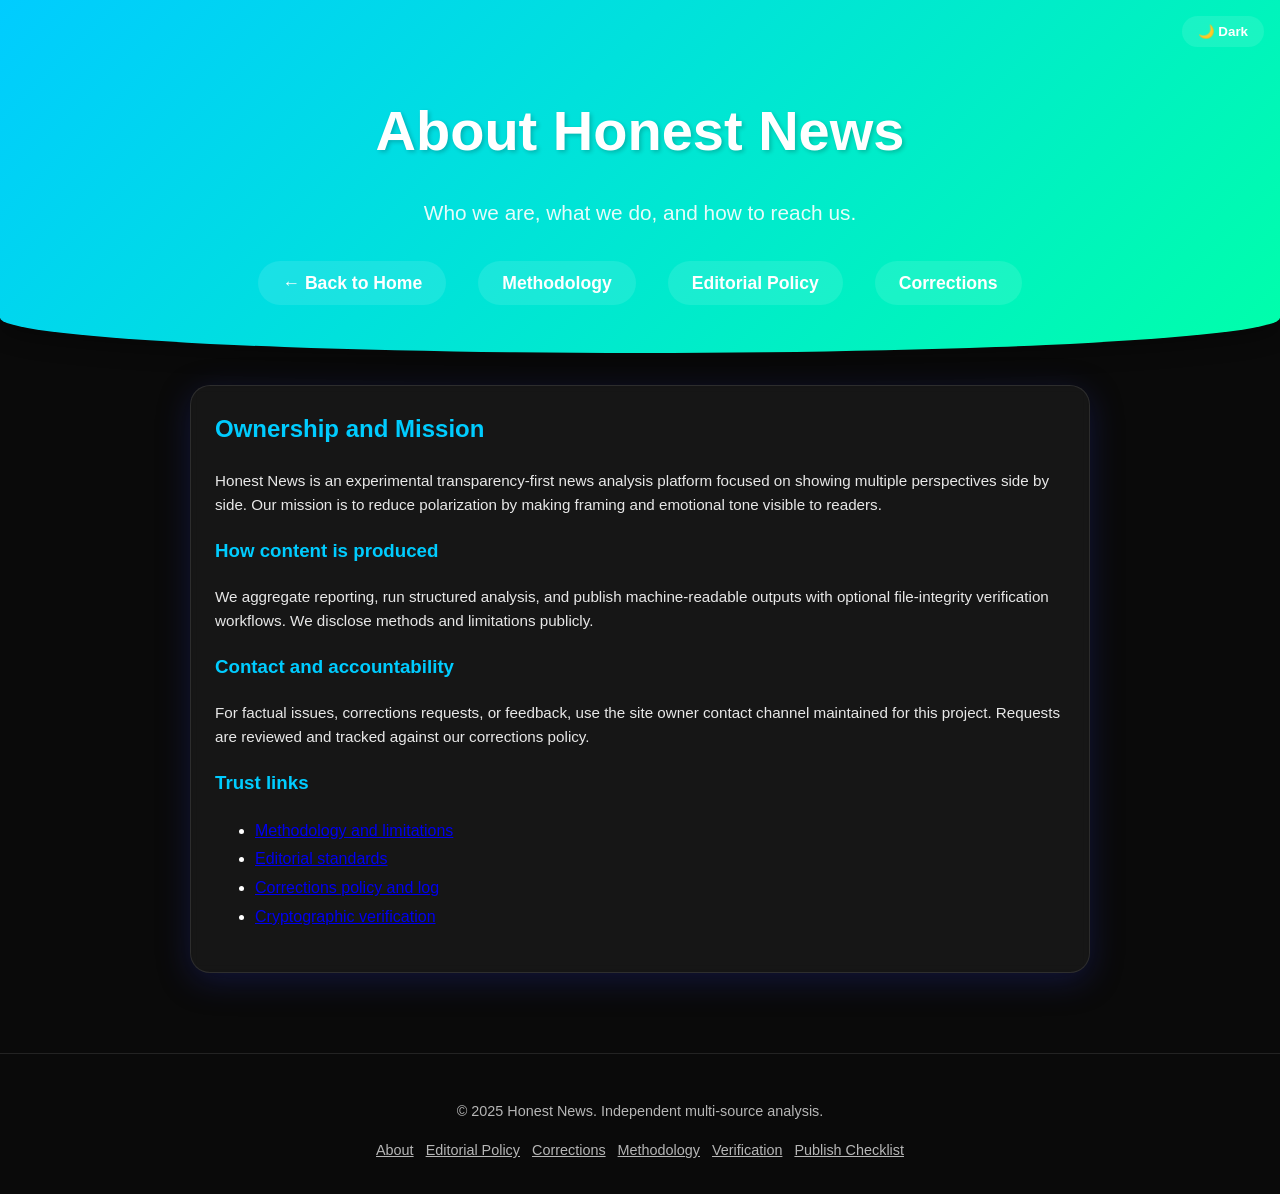
==== about.html @ 9b4d4c1e "Initialize Honest News demo with live-feed UX and trust pages. Adds the complete static frontend, ar" ====
<!DOCTYPE html>
<html lang="en" data-theme="dark">
<head>
  <meta charset="UTF-8">
  <meta name="viewport" content="width=device-width, initial-scale=1.0">
  <title>About • Honest News</title>
  <meta name="description" content="Who is behind Honest News, what we do, and how to contact us for transparency or feedback.">
  <meta name="color-scheme" content="dark light">
  <link rel="stylesheet" href="style.css">
</head>
<body>
  <a href="#main-content" class="skip-link">Skip to content</a>
  <header class="header">
    <div class="header-content">
      <h1>About Honest News</h1>
      <p>Who we are, what we do, and how to reach us.</p>
    </div>
    <ul class="nav">
      <li><a href="index.html">← Back to Home</a></li>
      <li><a href="methodology.html">Methodology</a></li>
      <li><a href="editorial-policy.html">Editorial Policy</a></li>
      <li><a href="corrections.html">Corrections</a></li>
    </ul>
  </header>

  <main class="main" id="main-content">
    <section class="news-card" style="max-width:900px;margin:0 auto;">
      <div class="news-content">
        <h2 style="color:var(--primary-color);margin-top:0;">Ownership and Mission</h2>
        <p class="content-text">Honest News is an experimental transparency-first news analysis platform focused on showing multiple perspectives side by side. Our mission is to reduce polarization by making framing and emotional tone visible to readers.</p>

        <h3 style="color:var(--primary-color);">How content is produced</h3>
        <p class="content-text">We aggregate reporting, run structured analysis, and publish machine-readable outputs with optional file-integrity verification workflows. We disclose methods and limitations publicly.</p>

        <h3 style="color:var(--primary-color);">Contact and accountability</h3>
        <p class="content-text">For factual issues, corrections requests, or feedback, use the site owner contact channel maintained for this project. Requests are reviewed and tracked against our corrections policy.</p>

        <h3 style="color:var(--primary-color);">Trust links</h3>
        <ul style="line-height:1.8;">
          <li><a href="methodology.html">Methodology and limitations</a></li>
          <li><a href="editorial-policy.html">Editorial standards</a></li>
          <li><a href="corrections.html">Corrections policy and log</a></li>
          <li><a href="verify.html">Cryptographic verification</a></li>
        </ul>
      </div>
    </section>
  </main>

  <footer class="footer">
    <p>© 2025 Honest News. Independent multi-source analysis.</p>
    <nav class="footer-links" aria-label="Trust and policy links">
      <a href="about.html">About</a>
      <a href="editorial-policy.html">Editorial Policy</a>
      <a href="corrections.html">Corrections</a>
      <a href="methodology.html">Methodology</a>
      <a href="verify.html">Verification</a>
      <a href="publish-checklist.html">Publish Checklist</a>
    </nav>
  </footer>

  <button class="theme-toggle" id="themeToggle" aria-label="Toggle theme">☀️ Light</button>
  <script src="app.js"></script>
</body>
</html>
---- style.css ----
/* CSS Variables */
:root {
  --primary-color: #00ccff; /* Blue-cyan gradient start */
  --secondary-color: #00ffaa; /* Green-cyan gradient end */
  --dark-bg: #0a0a0a;
  --light-bg: #f5f5f5;
  --text-color: #ffffff;
  --dark-text-color: #0a0a0a;
  --card-bg: rgba(255, 255, 255, 0.1);
  --card-border: rgba(255, 255, 255, 0.1);
  --glass-bg: rgba(255, 255, 255, 0.05);
  --shadow-color: rgba(0, 0, 0, 0.3);
  --ok: #23d18b;
  --bad: #ff6b6b;
}

/* Base */
body {
  background: var(--dark-bg);
  color: var(--text-color);
  font-family: 'Inter', sans-serif;
  line-height: 1.6;
  margin: 0;
  padding: 0;
  overflow-x: hidden;
  transition: background-color 0.3s ease, color 0.3s ease;
}

* {
  box-sizing: border-box;
}

.skip-link {
  position: absolute;
  left: -9999px;
  top: 0.5rem;
  background: #000;
  color: #fff;
  padding: 0.6rem 1rem;
  border-radius: 8px;
  z-index: 2000;
}

.skip-link:focus {
  left: 0.5rem;
}

body[data-theme="light"] {
  background: var(--light-bg);
  color: var(--dark-text-color);
}

/* Header */
.header {
  text-align: center;
  padding: 3rem 1rem;
  background: linear-gradient(135deg, var(--primary-color), var(--secondary-color));
  color: white;
  border-bottom-left-radius: 50% 10%;
  border-bottom-right-radius: 50% 10%;
  box-shadow: 0 10px 20px var(--shadow-color);
}

.header-content {
  max-width: 1200px;
  margin: 0 auto;
}

.header h1 {
  font-size: clamp(2rem, 5vw, 3.5rem);
  font-weight: 900;
  margin-bottom: 0.5rem;
  text-shadow: 2px 2px 4px rgba(0,0,0,0.2);
}

.header p {
  font-size: clamp(1rem, 2vw, 1.3rem);
  opacity: 0.9;
  margin-bottom: 2rem;
}

.header p b {
  font-weight: 800;
}

/* Navigation */
.nav {
  display: flex;
  justify-content: center;
  gap: 2rem;
  flex-wrap: wrap;
  list-style: none;
  padding: 0;
  margin: 1rem 0 0;
}

.nav li {
  margin: 0;
}

.nav a {
  color: white;
  text-decoration: none;
  font-weight: 600;
  font-size: 1.1rem;
  padding: 0.5rem 1.5rem;
  border-radius: 50px;
  background: rgba(255,255,255,0.1);
  transition: all 0.3s ease;
  display: inline-block;
}

.nav a:hover {
  background: rgba(255,255,255,0.2);
  transform: translateY(-2px);
}

a:focus-visible,
button:focus-visible,
input:focus-visible,
.category:focus-visible {
  outline: 2px solid var(--primary-color);
  outline-offset: 2px;
}

/* Theme Toggle */
.theme-toggle {
  position: fixed;
  top: 1rem;
  right: 1rem;
  background: rgba(255,255,255,0.1);
  color: white;
  padding: 0.5rem 1rem;
  border-radius: 50px;
  cursor: pointer;
  transition: all 0.3s ease;
  font-weight: 600;
  border: none;
  z-index: 1000;
}

.theme-toggle:hover {
  background: rgba(255,255,255,0.2);
  transform: translateY(-2px);
}

body[data-theme="light"] .theme-toggle {
  background: rgba(0,0,0,0.1);
  color: var(--dark-text-color);
}

/* Main */
.main {
  max-width: 1200px;
  margin: 0 auto;
  padding: 2rem 1rem;
}

.site-meta {
  max-width: 1000px;
  margin: 0 auto 1rem;
  padding: 0.75rem 1rem;
  border: 1px solid var(--card-border);
  border-radius: 12px;
  background: var(--glass-bg);
  font-size: 0.9rem;
  opacity: 0.95;
}

/* Category Filters */
.category-filters {
  display: flex;
  justify-content: center;
  gap: 1rem;
  margin-bottom: 2rem;
  flex-wrap: wrap;
}

.category {
  background: var(--glass-bg);
  padding: 0.8rem 1.5rem;
  border-radius: 50px;
  cursor: pointer;
  transition: all 0.3s ease;
  backdrop-filter: blur(10px);
  border: 1px solid var(--card-border);
  color: var(--text-color);
  font-weight: 600;
  font-size: 1rem;
  user-select: none;
  appearance: none;
  -webkit-appearance: none;
}

.category:hover {
  background: rgba(255,255,255,0.2);
  transform: translateY(-2px);
}

.category.active {
  background: linear-gradient(135deg, var(--primary-color), var(--secondary-color));
  border-color: transparent;
}

body[data-theme="light"] .category {
  background: rgba(0,0,0,0.05);
  color: var(--dark-text-color);
}

body[data-theme="light"] .category:hover {
  background: rgba(0,0,0,0.1);
}

body[data-theme="light"] .category.active {
  background: linear-gradient(135deg, var(--primary-color), var(--secondary-color));
  color: white;
}

/* News Grid */
.news-grid {
  display: grid;
  grid-template-columns: repeat(auto-fill, minmax(300px, 1fr));
  gap: 2rem;
}

@media (max-width: 768px) {
  .news-grid {
    grid-template-columns: 1fr;
  }
}

/* News Card */
.news-card {
  background: var(--glass-bg);
  border-radius: 20px;
  overflow: hidden;
  box-shadow: 0 8px 32px 0 rgba(31, 38, 135, 0.37);
  backdrop-filter: blur(4px);
  border: 1px solid var(--card-border);
  transition: all 0.3s ease;
}

.news-card:hover {
  transform: translateY(-5px);
  box-shadow: 0 12px 40px 0 rgba(31, 38, 135, 0.5);
}

body[data-theme="light"] .news-card {
  background: rgba(0,0,0,0.05);
  box-shadow: 0 8px 32px rgba(0,0,0,0.1);
}

/* News Header (gradient top) */
.news-header {
  background: linear-gradient(to right, var(--primary-color), var(--secondary-color));
  padding: 1.5rem;
  position: relative;
}

.live-badge {
  position: absolute;
  top: 0.8rem;
  right: 0.8rem;
  background: #ff3b30;
  color: #fff;
  border-radius: 999px;
  padding: 0.2rem 0.6rem;
  font-size: 0.72rem;
  font-weight: 700;
  letter-spacing: 0.06em;
  text-transform: uppercase;
  box-shadow: 0 2px 8px rgba(0, 0, 0, 0.2);
}

.news-title {
  font-size: 1.4rem;
  font-weight: 700;
  color: white;
  margin: 0 0 0.5rem 0;
  line-height: 1.3;
  overflow-wrap: anywhere;
}

.news-subtitle {
  font-size: 1rem;
  color: rgba(255,255,255,0.9);
  font-weight: 500;
  margin: 0;
  overflow-wrap: anywhere;
}

/* Progress Bar */
.progress-bar {
  width: 100%;
  height: 8px;
  background: rgba(0,0,0,0.2);
  margin-top: 1rem;
  border-radius: 4px;
  overflow: hidden;
}

.bar-fill {
  height: 100%;
  background: linear-gradient(to right, #00ff88, #00ccff);
  transition: width 1s ease-in-out;
}

/* News Content */
.news-content {
  padding: 1.5rem;
  color: var(--text-color);
}

body[data-theme="light"] .news-content {
  color: var(--dark-text-color);
}

.content-section {
  margin-bottom: 1.5rem;
}

.content-section:last-child {
  margin-bottom: 0;
}

.section-title {
  font-size: 1.1rem;
  font-weight: 600;
  color: var(--primary-color);
  margin: 0 0 0.5rem 0;
  display: flex;
  align-items: center;
  gap: 0.5rem;
}

body[data-theme="light"] .section-title {
  color: var(--primary-color);
}

.content-text {
  font-size: 0.95rem;
  color: rgba(255,255,255,0.9);
  margin: 0;
  line-height: 1.6;
}

body[data-theme="light"] .content-text {
  color: rgba(0,0,0,0.8);
}

/* Metrics Display */
.metrics-grid {
  display: grid;
  grid-template-columns: repeat(2, 1fr);
  gap: 0.5rem;
  margin-top: 0.5rem;
}

.metric {
  background: rgba(0,204,255,0.1);
  padding: 0.5rem;
  border-radius: 8px;
  text-align: center;
}

.metric-label {
  font-size: 0.75rem;
  opacity: 0.8;
  margin-bottom: 0.25rem;
  text-transform: uppercase;
  letter-spacing: 0.5px;
}

.metric-value {
  font-size: 1.25rem;
  font-weight: 800;
  color: var(--primary-color);
}

/* Tags/Badges */
.badge {
  display: inline-block;
  background: rgba(0,204,255,0.2);
  color: rgba(255,255,255,0.9);
  padding: 0.25rem 0.75rem;
  border-radius: 20px;
  font-size: 0.85rem;
  font-weight: 600;
  margin: 0.25rem 0.25rem 0 0;
  border: 1px solid rgba(255,255,255,0.3);
}

body[data-theme="light"] .badge {
  background: rgba(0,204,255,0.1);
  color: var(--dark-text-color);
  border-color: var(--primary-color);
}

/* Actions */
.actions {
  display: flex;
  gap: 0.5rem;
  margin-top: 1rem;
  flex-wrap: wrap;
}

.btn {
  background: var(--glass-bg);
  border: 1px solid var(--card-border);
  color: var(--text-color);
  padding: 0.5rem 1rem;
  border-radius: 10px;
  cursor: pointer;
  transition: all 0.3s ease;
  text-decoration: none;
  display: inline-block;
  font-weight: 600;
  font-size: 0.9rem;
  min-height: 42px;
}

.btn:hover {
  background: rgba(255,255,255,0.2);
  transform: translateY(-2px);
}

.btn-primary {
  background: linear-gradient(135deg, var(--primary-color), var(--secondary-color));
  border-color: transparent;
  color: white;
}

/* Footer */
.footer {
  text-align: center;
  padding: 2rem 1rem;
  color: rgba(255,255,255,0.7);
  font-size: 0.9rem;
  margin-top: 3rem;
  border-top: 1px solid rgba(255,255,255,0.1);
}

body[data-theme="light"] .footer {
  color: rgba(0,0,0,0.7);
  border-top-color: rgba(0,0,0,0.1);
}

.footer-disclaimer {
  max-width: 800px;
  margin: 1rem auto 0;
  font-size: 0.8rem;
  opacity: 0.8;
  line-height: 1.6;
}

.footer-links {
  display: flex;
  justify-content: center;
  flex-wrap: wrap;
  gap: 0.75rem;
  margin-top: 1rem;
}

.footer-links a {
  color: inherit;
}

/* Benefits */
.benefits {
  text-align: center;
  margin: 1.5rem auto;
}

/* Thoughts Section */
.thoughts-section {
  margin-top: 1rem;
  padding-top: 1rem;
  border-top: 1px solid rgba(255,255,255,0.1);
}

.thought-item {
  padding: 0.5rem 0;
  font-size: 0.9rem;
  opacity: 0.9;
  border-bottom: 1px solid rgba(255,255,255,0.05);
}

.thought-item:last-child {
  border-bottom: none;
}

.thought-item::before {
  content: "💭";
  margin-right: 0.5rem;
}

body[data-theme="light"] .thoughts-section {
  border-top-color: rgba(0,0,0,0.1);
}

body[data-theme="light"] .thought-item {
  border-bottom-color: rgba(0,0,0,0.05);
}

/* Responsive */
@media (max-width: 768px) {
  .header {
    padding: 2rem 1rem;
  }

  .header h1 {
    font-size: 2rem;
  }

  .header p {
    font-size: 1rem;
  }

  .nav {
    gap: 0.5rem;
  }

  .nav a {
    font-size: 0.9rem;
    padding: 0.4rem 1rem;
  }

  .category {
    padding: 0.6rem 1.2rem;
    font-size: 0.9rem;
  }

  .main {
    padding: 1rem;
  }

  .site-meta {
    font-size: 0.85rem;
  }

  .news-title {
    font-size: 1.2rem;
  }

  .metrics-grid {
    grid-template-columns: 1fr;
  }
}

@media (max-width: 480px) {
  .header {
    padding: 1.5rem 1rem;
  }

  .header h1 {
    font-size: 1.5rem;
  }

  .nav a {
    font-size: 0.85rem;
    padding: 0.4rem 0.8rem;
  }

  .category {
    padding: 0.5rem 1rem;
    font-size: 0.85rem;
  }

  .news-header,
  .news-content {
    padding: 1rem;
  }

  .news-title {
    font-size: 1.1rem;
  }

  .theme-toggle {
    top: 0.5rem;
    right: 0.5rem;
    padding: 0.4rem 0.8rem;
    font-size: 0.9rem;
  }

  .btn {
    width: 100%;
    text-align: center;
  }

  .actions {
    flex-direction: column;
  }
}
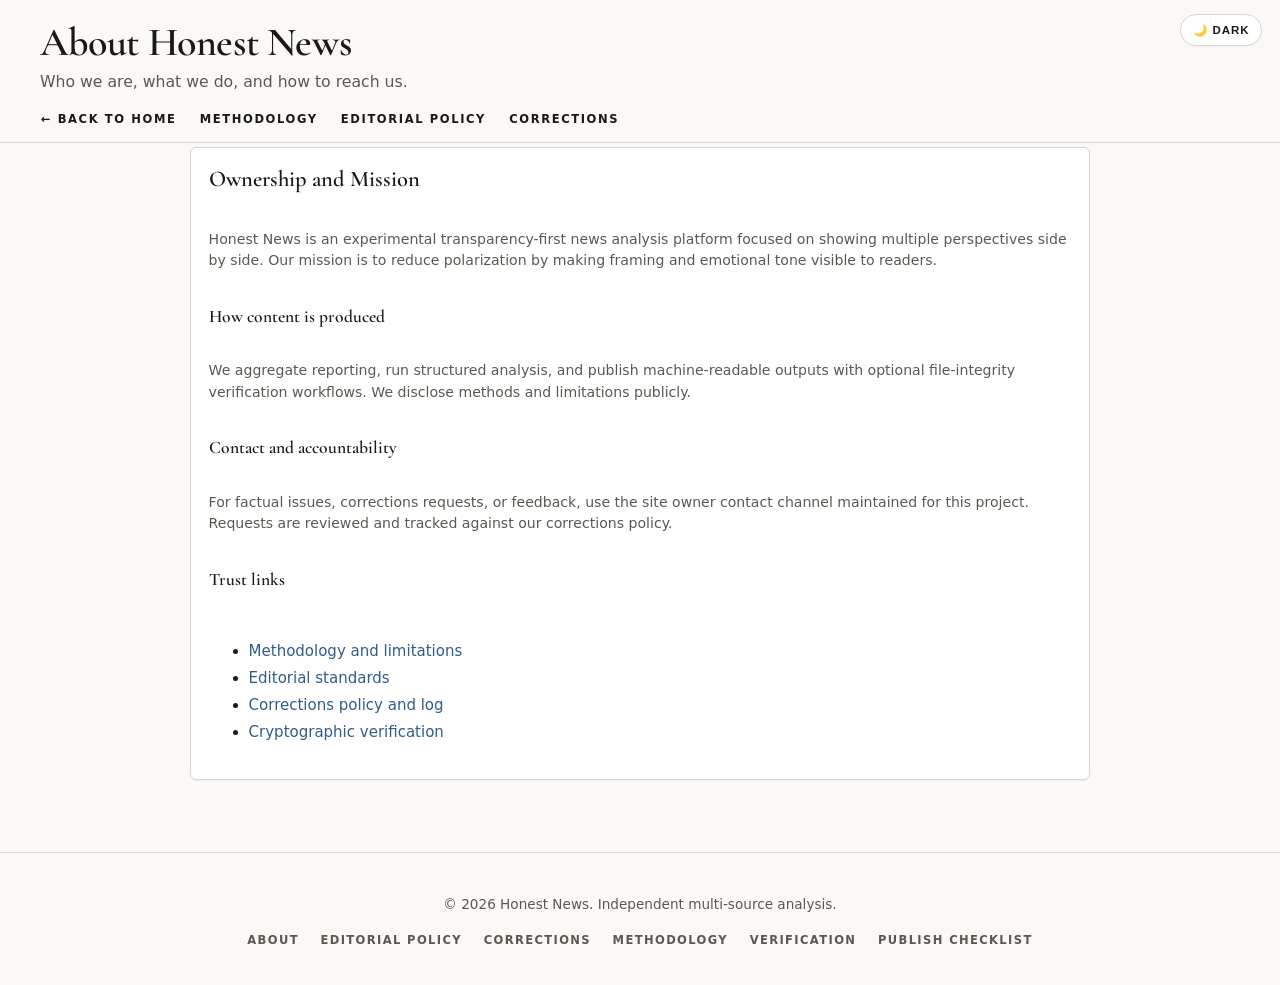
==== commit 0831ed29: "Redesign: enforce light editorial default, dark as opt-in alt - Rebuild style.css around cream/ink/r" ====
--- a/about.html
+++ b/about.html
@@ -1,11 +1,15 @@
 <!DOCTYPE html>
-<html lang="en" data-theme="dark">
+<html lang="en" data-theme="light">
 <head>
   <meta charset="UTF-8">
   <meta name="viewport" content="width=device-width, initial-scale=1.0">
   <title>About • Honest News</title>
   <meta name="description" content="Who is behind Honest News, what we do, and how to contact us for transparency or feedback.">
-  <meta name="color-scheme" content="dark light">
+  <meta name="color-scheme" content="light dark">
+  <meta name="theme-color" content="#faf9f5">
+  <link rel="preconnect" href="https://fonts.googleapis.com">
+  <link rel="preconnect" href="https://fonts.gstatic.com" crossorigin>
+  <link rel="stylesheet" href="https://fonts.googleapis.com/css2?family=Cormorant+Garamond:wght@500;600;700&display=swap">
   <link rel="stylesheet" href="style.css">
 </head>
 <body>
@@ -26,16 +30,16 @@
   <main class="main" id="main-content">
     <section class="news-card" style="max-width:900px;margin:0 auto;">
       <div class="news-content">
-        <h2 style="color:var(--primary-color);margin-top:0;">Ownership and Mission</h2>
+        <h2 style="color:var(--ink);margin-top:0;font-family:var(--serif);font-weight:600;">Ownership and Mission</h2>
         <p class="content-text">Honest News is an experimental transparency-first news analysis platform focused on showing multiple perspectives side by side. Our mission is to reduce polarization by making framing and emotional tone visible to readers.</p>
 
-        <h3 style="color:var(--primary-color);">How content is produced</h3>
+        <h3 style="color:var(--ink);font-family:var(--serif);font-weight:600;">How content is produced</h3>
         <p class="content-text">We aggregate reporting, run structured analysis, and publish machine-readable outputs with optional file-integrity verification workflows. We disclose methods and limitations publicly.</p>
 
-        <h3 style="color:var(--primary-color);">Contact and accountability</h3>
+        <h3 style="color:var(--ink);font-family:var(--serif);font-weight:600;">Contact and accountability</h3>
         <p class="content-text">For factual issues, corrections requests, or feedback, use the site owner contact channel maintained for this project. Requests are reviewed and tracked against our corrections policy.</p>
 
-        <h3 style="color:var(--primary-color);">Trust links</h3>
+        <h3 style="color:var(--ink);font-family:var(--serif);font-weight:600;">Trust links</h3>
         <ul style="line-height:1.8;">
           <li><a href="methodology.html">Methodology and limitations</a></li>
           <li><a href="editorial-policy.html">Editorial standards</a></li>
@@ -47,7 +51,7 @@
   </main>
 
   <footer class="footer">
-    <p>© 2025 Honest News. Independent multi-source analysis.</p>
+    <p>© 2026 Honest News. Independent multi-source analysis.</p>
     <nav class="footer-links" aria-label="Trust and policy links">
       <a href="about.html">About</a>
       <a href="editorial-policy.html">Editorial Policy</a>
@@ -58,7 +62,7 @@
     </nav>
   </footer>
 
-  <button class="theme-toggle" id="themeToggle" aria-label="Toggle theme">☀️ Light</button>
+  <button class="theme-toggle" id="themeToggle" aria-label="Toggle theme" type="button">🌙 Dark</button>
   <script src="app.js"></script>
 </body>
 </html>
--- a/style.css
+++ b/style.css
@@ -1,593 +1,753 @@
-/* CSS Variables */
+/* Honest News — Light editorial newsroom (default). Dark is an opt-in alt theme. */
+
 :root {
-  --primary-color: #00ccff; /* Blue-cyan gradient start */
-  --secondary-color: #00ffaa; /* Green-cyan gradient end */
-  --dark-bg: #0a0a0a;
-  --light-bg: #f5f5f5;
-  --text-color: #ffffff;
-  --dark-text-color: #0a0a0a;
-  --card-bg: rgba(255, 255, 255, 0.1);
-  --card-border: rgba(255, 255, 255, 0.1);
-  --glass-bg: rgba(255, 255, 255, 0.05);
-  --shadow-color: rgba(0, 0, 0, 0.3);
-  --ok: #23d18b;
-  --bad: #ff6b6b;
-}
-
-/* Base */
+  --bg: #faf9f5;
+  --surface: #ffffff;
+  --surface-warm: #f3efe6;
+  --ink: #1a1916;
+  --ink-2: #2c2a26;
+  --muted: #5c5850;
+  --muted-2: #8a867e;
+  --divider: #d8d4cc;
+  --divider-soft: #e6e2d8;
+  --accent-red: #c0392b;
+  --accent-green: #2d7a47;
+  --accent-blue: #2f5d8a;
+  --link: #2f5d8a;
+  --chip-bg: #efebe3;
+  --shadow: 0 1px 2px rgba(26, 25, 22, 0.04);
+  --radius-sm: 6px;
+  --radius-md: 10px;
+  --focus-ring: 2px solid #2f5d8a;
+  --serif: "Cormorant Garamond", "Source Serif Pro", "Georgia", "Times New Roman", serif;
+  --sans: -apple-system, BlinkMacSystemFont, "Inter", "Segoe UI", Roboto, system-ui, sans-serif;
+  --mono: "DM Mono", "SF Mono", Menlo, Consolas, monospace;
+}
+
+/* Dark — only applied when user explicitly toggles */
+[data-theme="dark"] {
+  --bg: #111110;
+  --surface: #1a1a18;
+  --surface-warm: #22201c;
+  --ink: #f2efe8;
+  --ink-2: #e6e2d8;
+  --muted: #a8a298;
+  --muted-2: #7a756b;
+  --divider: #33312d;
+  --divider-soft: #2a2824;
+  --accent-red: #e07063;
+  --accent-green: #6ab884;
+  --accent-blue: #7fa9d4;
+  --link: #9cc0e6;
+  --chip-bg: #242220;
+  --shadow: 0 1px 2px rgba(0, 0, 0, 0.5);
+}
+
+* { box-sizing: border-box; }
+
+html, body { background: var(--bg); }
+
 body {
-  background: var(--dark-bg);
-  color: var(--text-color);
-  font-family: 'Inter', sans-serif;
-  line-height: 1.6;
   margin: 0;
   padding: 0;
-  overflow-x: hidden;
-  transition: background-color 0.3s ease, color 0.3s ease;
-}
-
-* {
-  box-sizing: border-box;
-}
-
+  font-family: var(--sans);
+  color: var(--ink);
+  line-height: 1.55;
+  -webkit-font-smoothing: antialiased;
+  -moz-osx-font-smoothing: grayscale;
+  font-size: 15px;
+}
+
+a { color: var(--link); text-decoration: none; }
+a:hover { text-decoration: underline; }
+
+/* Focus + skip link */
 .skip-link {
   position: absolute;
   left: -9999px;
   top: 0.5rem;
-  background: #000;
+  z-index: 3000;
+  border-radius: 6px;
   color: #fff;
-  padding: 0.6rem 1rem;
-  border-radius: 8px;
-  z-index: 2000;
-}
-
-.skip-link:focus {
-  left: 0.5rem;
-}
-
-body[data-theme="light"] {
-  background: var(--light-bg);
-  color: var(--dark-text-color);
-}
-
-/* Header */
-.header {
-  text-align: center;
-  padding: 3rem 1rem;
-  background: linear-gradient(135deg, var(--primary-color), var(--secondary-color));
-  color: white;
-  border-bottom-left-radius: 50% 10%;
-  border-bottom-right-radius: 50% 10%;
-  box-shadow: 0 10px 20px var(--shadow-color);
-}
-
-.header-content {
-  max-width: 1200px;
-  margin: 0 auto;
-}
-
-.header h1 {
-  font-size: clamp(2rem, 5vw, 3.5rem);
-  font-weight: 900;
-  margin-bottom: 0.5rem;
-  text-shadow: 2px 2px 4px rgba(0,0,0,0.2);
-}
-
-.header p {
-  font-size: clamp(1rem, 2vw, 1.3rem);
-  opacity: 0.9;
-  margin-bottom: 2rem;
-}
-
-.header p b {
-  font-weight: 800;
-}
-
-/* Navigation */
-.nav {
-  display: flex;
-  justify-content: center;
-  gap: 2rem;
-  flex-wrap: wrap;
-  list-style: none;
-  padding: 0;
-  margin: 1rem 0 0;
-}
-
-.nav li {
-  margin: 0;
-}
-
-.nav a {
-  color: white;
-  text-decoration: none;
-  font-weight: 600;
-  font-size: 1.1rem;
-  padding: 0.5rem 1.5rem;
-  border-radius: 50px;
-  background: rgba(255,255,255,0.1);
-  transition: all 0.3s ease;
-  display: inline-block;
-}
-
-.nav a:hover {
-  background: rgba(255,255,255,0.2);
-  transform: translateY(-2px);
-}
+  background: var(--ink);
+  padding: 0.55rem 0.9rem;
+  font-size: 0.85rem;
+}
+.skip-link:focus { left: 0.75rem; }
 
 a:focus-visible,
 button:focus-visible,
 input:focus-visible,
 .category:focus-visible {
-  outline: 2px solid var(--primary-color);
+  outline: var(--focus-ring);
   outline-offset: 2px;
 }
 
-/* Theme Toggle */
-.theme-toggle {
-  position: fixed;
-  top: 1rem;
-  right: 1rem;
-  background: rgba(255,255,255,0.1);
-  color: white;
-  padding: 0.5rem 1rem;
-  border-radius: 50px;
-  cursor: pointer;
-  transition: all 0.3s ease;
+/* =========================================================
+   HEADER
+   ========================================================= */
+
+.header {
+  background: var(--bg);
+  border-bottom: 1px solid var(--divider);
+  padding: 0.65rem 1.25rem 0;
+}
+
+.top-strip {
+  max-width: 1200px;
+  margin: 0 auto;
+  display: flex;
+  gap: 0.55rem;
+  align-items: center;
+  justify-content: center;
+  font-size: 0.68rem;
+  letter-spacing: 0.14em;
+  text-transform: uppercase;
+  color: var(--muted);
+  padding: 0.35rem 0 0.4rem;
+}
+
+.top-strip .strip-live {
+  color: var(--accent-red);
+  font-weight: 700;
+}
+
+.masthead {
+  max-width: 1200px;
+  margin: 0 auto;
+  display: grid;
+  grid-template-columns: 1fr auto 1fr;
+  align-items: center;
+  padding: 0.35rem 0 0.25rem;
+}
+
+.masthead-left {
+  display: flex;
+  align-items: center;
+  gap: 1.35rem;
+}
+
+.masthead h1 {
+  margin: 0;
+  font-family: var(--serif);
   font-weight: 600;
-  border: none;
-  z-index: 1000;
-}
-
-.theme-toggle:hover {
-  background: rgba(255,255,255,0.2);
-  transform: translateY(-2px);
-}
-
-body[data-theme="light"] .theme-toggle {
-  background: rgba(0,0,0,0.1);
-  color: var(--dark-text-color);
-}
-
-/* Main */
+  font-size: clamp(1.75rem, 3.8vw, 2.35rem);
+  line-height: 1;
+  color: var(--ink);
+  letter-spacing: -0.01em;
+  text-align: center;
+}
+
+.masthead-right {
+  justify-self: end;
+  color: var(--accent-green);
+  font-size: 0.72rem;
+  font-weight: 700;
+  letter-spacing: 0.12em;
+  text-transform: uppercase;
+  display: inline-flex;
+  align-items: center;
+  gap: 0.35rem;
+}
+
+.masthead-right::before {
+  content: "✓";
+  font-size: 0.85rem;
+  font-weight: 800;
+}
+
+/* Secondary page header (info / policy pages) */
+.header-content {
+  max-width: 1200px;
+  margin: 0.6rem auto 0.8rem;
+  text-align: left;
+}
+.header-content h1,
+.header h1 {
+  margin: 0 0 0.35rem;
+  font-family: var(--serif);
+  font-weight: 600;
+  font-size: clamp(1.9rem, 3.8vw, 2.5rem);
+  line-height: 1.1;
+  color: var(--ink);
+  letter-spacing: -0.01em;
+}
+.header-content p,
+.header p {
+  margin: 0 0 0.45rem;
+  max-width: 760px;
+  font-size: 0.98rem;
+  color: var(--muted);
+}
+
+/* Secondary nav used on info pages (back link row) */
+.header > .nav {
+  max-width: 1200px;
+  margin: 0.25rem auto 0.75rem;
+}
+
+/* Primary navigation — text with red underline on active */
+.nav {
+  list-style: none;
+  margin: 0;
+  padding: 0;
+  display: flex;
+  gap: 1.35rem;
+  align-items: center;
+}
+
+.nav a {
+  color: var(--ink);
+  font-size: 0.72rem;
+  font-weight: 700;
+  letter-spacing: 0.14em;
+  text-transform: uppercase;
+  padding: 0.3rem 0.05rem;
+  border-bottom: 2px solid transparent;
+  text-decoration: none;
+  transition: border-color 0.15s ease;
+}
+
+.nav a:hover { border-bottom-color: var(--divider); text-decoration: none; }
+.nav a.active,
+.nav a[aria-current="page"] {
+  border-bottom-color: var(--accent-red);
+}
+
+/* =========================================================
+   MAIN
+   ========================================================= */
+
 .main {
   max-width: 1200px;
   margin: 0 auto;
-  padding: 2rem 1rem;
-}
-
-.site-meta {
-  max-width: 1000px;
-  margin: 0 auto 1rem;
-  padding: 0.75rem 1rem;
-  border: 1px solid var(--card-border);
-  border-radius: 12px;
-  background: var(--glass-bg);
-  font-size: 0.9rem;
-  opacity: 0.95;
-}
-
-/* Category Filters */
+  padding: 0.25rem 1.25rem 2rem;
+}
+
+/* Category bar — thin row under header */
 .category-filters {
   display: flex;
-  justify-content: center;
-  gap: 1rem;
-  margin-bottom: 2rem;
+  gap: 1.15rem;
+  align-items: center;
   flex-wrap: wrap;
+  padding: 0.85rem 0 0.9rem;
+  border-bottom: 1px solid var(--divider);
+  margin-bottom: 1.35rem;
 }
 
 .category {
-  background: var(--glass-bg);
-  padding: 0.8rem 1.5rem;
-  border-radius: 50px;
+  appearance: none;
+  background: transparent;
+  border: 0;
+  padding: 0.25rem 0.1rem;
+  margin: 0;
+  color: var(--muted);
+  font-family: var(--sans);
+  font-size: 0.72rem;
+  font-weight: 700;
+  letter-spacing: 0.14em;
+  text-transform: uppercase;
   cursor: pointer;
-  transition: all 0.3s ease;
-  backdrop-filter: blur(10px);
-  border: 1px solid var(--card-border);
-  color: var(--text-color);
-  font-weight: 600;
-  font-size: 1rem;
-  user-select: none;
-  appearance: none;
-  -webkit-appearance: none;
-}
-
-.category:hover {
-  background: rgba(255,255,255,0.2);
-  transform: translateY(-2px);
-}
+  border-bottom: 2px solid transparent;
+  transition: color 0.15s ease, border-color 0.15s ease;
+}
+
+.category:hover { color: var(--ink); }
 
 .category.active {
-  background: linear-gradient(135deg, var(--primary-color), var(--secondary-color));
-  border-color: transparent;
-}
-
-body[data-theme="light"] .category {
-  background: rgba(0,0,0,0.05);
-  color: var(--dark-text-color);
-}
-
-body[data-theme="light"] .category:hover {
-  background: rgba(0,0,0,0.1);
-}
-
-body[data-theme="light"] .category.active {
-  background: linear-gradient(135deg, var(--primary-color), var(--secondary-color));
-  color: white;
-}
-
-/* News Grid */
+  color: var(--ink);
+  border-bottom-color: var(--accent-red);
+}
+
+/* Transparency strip */
+.site-meta {
+  display: block;
+  padding: 0.7rem 0.9rem;
+  border: 1px solid var(--divider);
+  background: var(--surface);
+  border-radius: var(--radius-sm);
+  color: var(--muted);
+  font-size: 0.82rem;
+  margin-bottom: 1.1rem;
+}
+.site-meta strong { color: var(--ink); font-weight: 700; }
+
+/* Intro helper line */
+.benefits {
+  margin: 0 0 1.2rem !important;
+  padding: 0.65rem 0.9rem;
+  border: 1px solid var(--divider-soft);
+  background: var(--surface);
+  border-radius: var(--radius-sm);
+}
+.benefits p {
+  margin: 0;
+  color: var(--muted) !important;
+  font-size: 0.88rem !important;
+  opacity: 1 !important;
+  text-align: center;
+}
+
+/* =========================================================
+   ARTICLE CARDS (editorial grid)
+   ========================================================= */
+
 .news-grid {
   display: grid;
-  grid-template-columns: repeat(auto-fill, minmax(300px, 1fr));
-  gap: 2rem;
-}
-
-@media (max-width: 768px) {
-  .news-grid {
-    grid-template-columns: 1fr;
-  }
-}
-
-/* News Card */
+  grid-template-columns: repeat(auto-fill, minmax(320px, 1fr));
+  gap: 1.5rem 1.75rem;
+}
+
 .news-card {
-  background: var(--glass-bg);
-  border-radius: 20px;
+  background: var(--surface);
+  border: 1px solid var(--divider);
+  border-radius: var(--radius-sm);
+  display: flex;
+  flex-direction: column;
   overflow: hidden;
-  box-shadow: 0 8px 32px 0 rgba(31, 38, 135, 0.37);
-  backdrop-filter: blur(4px);
-  border: 1px solid var(--card-border);
-  transition: all 0.3s ease;
+  box-shadow: var(--shadow);
+  transition: border-color 0.15s ease, transform 0.15s ease;
 }
 
 .news-card:hover {
-  transform: translateY(-5px);
-  box-shadow: 0 12px 40px 0 rgba(31, 38, 135, 0.5);
-}
-
-body[data-theme="light"] .news-card {
-  background: rgba(0,0,0,0.05);
-  box-shadow: 0 8px 32px rgba(0,0,0,0.1);
-}
-
-/* News Header (gradient top) */
+  border-color: #bfb9ac;
+}
+
 .news-header {
-  background: linear-gradient(to right, var(--primary-color), var(--secondary-color));
-  padding: 1.5rem;
+  padding: 1rem 1.1rem 0.85rem;
   position: relative;
+  border-bottom: 1px solid var(--divider-soft);
+}
+
+.news-header .section-title {
+  color: var(--accent-red);
+  font-size: 0.68rem;
+  font-weight: 800;
+  letter-spacing: 0.14em;
+  text-transform: uppercase;
+  margin: 0 0 0.5rem;
+}
+
+.news-title {
+  font-family: var(--serif);
+  font-weight: 600;
+  font-size: 1.2rem;
+  line-height: 1.25;
+  margin: 0 0 0.5rem;
+  color: var(--ink);
+  overflow-wrap: anywhere;
+  padding-right: 3rem;
+}
+
+.news-subtitle {
+  margin: 0;
+  font-size: 0.9rem;
+  color: var(--muted);
+  line-height: 1.5;
+}
+
+.progress-bar {
+  margin-top: 0.75rem;
+  width: 100%;
+  height: 3px;
+  border-radius: 999px;
+  background: var(--divider-soft);
+  overflow: hidden;
+}
+.bar-fill {
+  height: 100%;
+  background: linear-gradient(90deg, var(--accent-green), #6bae82);
+  transition: width 0.8s ease-in-out;
 }
 
 .live-badge {
   position: absolute;
-  top: 0.8rem;
-  right: 0.8rem;
-  background: #ff3b30;
+  top: 0.85rem;
+  right: 0.85rem;
+  background: var(--accent-red);
   color: #fff;
+  font-size: 0.62rem;
+  font-weight: 800;
+  letter-spacing: 0.12em;
+  text-transform: uppercase;
+  padding: 0.18rem 0.5rem;
   border-radius: 999px;
-  padding: 0.2rem 0.6rem;
-  font-size: 0.72rem;
-  font-weight: 700;
-  letter-spacing: 0.06em;
-  text-transform: uppercase;
-  box-shadow: 0 2px 8px rgba(0, 0, 0, 0.2);
-}
-
-.news-title {
-  font-size: 1.4rem;
-  font-weight: 700;
-  color: white;
-  margin: 0 0 0.5rem 0;
-  line-height: 1.3;
-  overflow-wrap: anywhere;
-}
-
-.news-subtitle {
-  font-size: 1rem;
-  color: rgba(255,255,255,0.9);
-  font-weight: 500;
+}
+
+.news-content {
+  padding: 0.9rem 1.1rem 1.1rem;
+  display: flex;
+  flex-direction: column;
+  gap: 0.8rem;
+  flex: 1;
+}
+
+.content-section { margin: 0; }
+.section-title {
+  font-size: 0.66rem;
+  font-weight: 800;
+  letter-spacing: 0.14em;
+  text-transform: uppercase;
+  color: var(--muted-2);
+  margin: 0 0 0.3rem;
+}
+.content-text {
   margin: 0;
-  overflow-wrap: anywhere;
-}
-
-/* Progress Bar */
-.progress-bar {
-  width: 100%;
-  height: 8px;
-  background: rgba(0,0,0,0.2);
-  margin-top: 1rem;
-  border-radius: 4px;
-  overflow: hidden;
-}
-
-.bar-fill {
-  height: 100%;
-  background: linear-gradient(to right, #00ff88, #00ccff);
-  transition: width 1s ease-in-out;
-}
-
-/* News Content */
-.news-content {
-  padding: 1.5rem;
-  color: var(--text-color);
-}
-
-body[data-theme="light"] .news-content {
-  color: var(--dark-text-color);
-}
-
-.content-section {
-  margin-bottom: 1.5rem;
-}
-
-.content-section:last-child {
-  margin-bottom: 0;
-}
-
-.section-title {
-  font-size: 1.1rem;
-  font-weight: 600;
-  color: var(--primary-color);
-  margin: 0 0 0.5rem 0;
-  display: flex;
-  align-items: center;
-  gap: 0.5rem;
-}
-
-body[data-theme="light"] .section-title {
-  color: var(--primary-color);
-}
-
-.content-text {
-  font-size: 0.95rem;
-  color: rgba(255,255,255,0.9);
-  margin: 0;
-  line-height: 1.6;
-}
-
-body[data-theme="light"] .content-text {
-  color: rgba(0,0,0,0.8);
-}
-
-/* Metrics Display */
+  font-size: 0.88rem;
+  color: var(--muted);
+  line-height: 1.55;
+}
+
 .metrics-grid {
   display: grid;
-  grid-template-columns: repeat(2, 1fr);
-  gap: 0.5rem;
-  margin-top: 0.5rem;
-}
-
+  grid-template-columns: repeat(2, minmax(0, 1fr));
+  gap: 0.45rem;
+}
 .metric {
-  background: rgba(0,204,255,0.1);
-  padding: 0.5rem;
-  border-radius: 8px;
-  text-align: center;
-}
-
+  padding: 0.5rem 0.6rem;
+  border: 1px solid var(--divider-soft);
+  border-radius: var(--radius-sm);
+  background: var(--bg);
+}
 .metric-label {
-  font-size: 0.75rem;
-  opacity: 0.8;
-  margin-bottom: 0.25rem;
-  text-transform: uppercase;
-  letter-spacing: 0.5px;
-}
-
+  font-size: 0.6rem;
+  font-weight: 700;
+  letter-spacing: 0.1em;
+  text-transform: uppercase;
+  color: var(--muted-2);
+  margin-bottom: 0.2rem;
+}
 .metric-value {
-  font-size: 1.25rem;
-  font-weight: 800;
-  color: var(--primary-color);
-}
-
-/* Tags/Badges */
+  font-size: 1rem;
+  font-weight: 700;
+  color: var(--ink);
+}
+
 .badge {
   display: inline-block;
-  background: rgba(0,204,255,0.2);
-  color: rgba(255,255,255,0.9);
-  padding: 0.25rem 0.75rem;
-  border-radius: 20px;
+  border: 1px solid var(--divider);
+  background: var(--chip-bg);
+  color: var(--ink-2);
+  padding: 0.18rem 0.55rem;
+  margin: 0.2rem 0.2rem 0 0;
+  border-radius: 999px;
+  font-size: 0.72rem;
+  font-weight: 600;
+}
+
+.thoughts-section {
+  border-top: 1px solid var(--divider-soft);
+  padding-top: 0.55rem;
+}
+.thought-item {
+  margin: 0;
   font-size: 0.85rem;
-  font-weight: 600;
-  margin: 0.25rem 0.25rem 0 0;
-  border: 1px solid rgba(255,255,255,0.3);
-}
-
-body[data-theme="light"] .badge {
-  background: rgba(0,204,255,0.1);
-  color: var(--dark-text-color);
-  border-color: var(--primary-color);
-}
-
-/* Actions */
-.actions {
-  display: flex;
-  gap: 0.5rem;
-  margin-top: 1rem;
-  flex-wrap: wrap;
-}
+  color: var(--muted);
+  padding: 0.2rem 0;
+}
+.thought-item::before { content: "• "; color: var(--muted-2); }
+
+.actions { display: flex; gap: 0.5rem; flex-wrap: wrap; margin-top: auto; }
 
 .btn {
-  background: var(--glass-bg);
-  border: 1px solid var(--card-border);
-  color: var(--text-color);
-  padding: 0.5rem 1rem;
-  border-radius: 10px;
+  display: inline-flex;
+  align-items: center;
+  justify-content: center;
+  min-height: 38px;
+  padding: 0.5rem 0.95rem;
+  border-radius: var(--radius-sm);
+  border: 1px solid var(--divider);
+  background: var(--surface);
+  color: var(--ink);
+  font-family: var(--sans);
+  font-size: 0.78rem;
+  font-weight: 700;
+  letter-spacing: 0.06em;
+  text-transform: uppercase;
   cursor: pointer;
-  transition: all 0.3s ease;
   text-decoration: none;
-  display: inline-block;
-  font-weight: 600;
-  font-size: 0.9rem;
-  min-height: 42px;
-}
-
-.btn:hover {
-  background: rgba(255,255,255,0.2);
-  transform: translateY(-2px);
-}
+  transition: background 0.15s ease, border-color 0.15s ease, color 0.15s ease;
+}
+.btn:hover { background: var(--chip-bg); border-color: #bfb9ac; text-decoration: none; }
 
 .btn-primary {
-  background: linear-gradient(135deg, var(--primary-color), var(--secondary-color));
-  border-color: transparent;
-  color: white;
-}
-
-/* Footer */
+  background: var(--ink);
+  color: #fff;
+  border-color: var(--ink);
+}
+.btn-primary:hover { background: #000; border-color: #000; color: #fff; }
+
+/* =========================================================
+   FOOTER
+   ========================================================= */
+
 .footer {
+  margin-top: 2.5rem;
+  padding: 1.75rem 1.25rem 2rem;
   text-align: center;
-  padding: 2rem 1rem;
-  color: rgba(255,255,255,0.7);
-  font-size: 0.9rem;
-  margin-top: 3rem;
-  border-top: 1px solid rgba(255,255,255,0.1);
-}
-
-body[data-theme="light"] .footer {
-  color: rgba(0,0,0,0.7);
-  border-top-color: rgba(0,0,0,0.1);
-}
-
+  color: var(--muted);
+  font-size: 0.85rem;
+  border-top: 1px solid var(--divider);
+  background: var(--bg);
+}
 .footer-disclaimer {
-  max-width: 800px;
-  margin: 1rem auto 0;
+  max-width: 820px;
+  margin: 0.6rem auto 0;
   font-size: 0.8rem;
-  opacity: 0.8;
   line-height: 1.6;
-}
-
+  color: var(--muted);
+}
 .footer-links {
   display: flex;
+  flex-wrap: wrap;
   justify-content: center;
-  flex-wrap: wrap;
-  gap: 0.75rem;
-  margin-top: 1rem;
-}
-
+  gap: 1.25rem;
+  margin-top: 0.9rem;
+}
 .footer-links a {
-  color: inherit;
-}
-
-/* Benefits */
-.benefits {
-  text-align: center;
-  margin: 1.5rem auto;
-}
-
-/* Thoughts Section */
-.thoughts-section {
-  margin-top: 1rem;
-  padding-top: 1rem;
-  border-top: 1px solid rgba(255,255,255,0.1);
-}
-
-.thought-item {
-  padding: 0.5rem 0;
+  color: var(--muted);
+  font-size: 0.72rem;
+  font-weight: 700;
+  letter-spacing: 0.12em;
+  text-transform: uppercase;
+  text-decoration: none;
+  padding: 0.15rem 0.05rem;
+  border-bottom: 1px solid transparent;
+}
+.footer-links a:hover { color: var(--ink); border-bottom-color: var(--divider); text-decoration: none; }
+
+/* =========================================================
+   THEME TOGGLE (small pill in top-right)
+   ========================================================= */
+
+.theme-toggle {
+  position: fixed;
+  top: 0.85rem;
+  right: 1.1rem;
+  z-index: 1400;
+  min-height: 32px;
+  padding: 0.3rem 0.75rem;
+  font-size: 0.72rem;
+  font-weight: 700;
+  letter-spacing: 0.08em;
+  text-transform: uppercase;
+  color: var(--ink);
+  background: var(--surface);
+  border: 1px solid var(--divider);
+  border-radius: 999px;
+  cursor: pointer;
+  box-shadow: var(--shadow);
+}
+.theme-toggle:hover { background: var(--chip-bg); }
+
+/* =========================================================
+   MODALS
+   ========================================================= */
+
+.modal-overlay {
+  position: fixed;
+  inset: 0;
+  background: rgba(26, 25, 22, 0.35);
+  backdrop-filter: blur(2px);
+  z-index: 2400;
+  padding: 2.2rem 1rem;
+  overflow-y: auto;
+}
+
+.modal-shell {
+  max-width: 980px;
+  margin: 0 auto;
+  background: var(--bg);
+  color: var(--ink);
+  border: 1px solid var(--divider);
+  border-radius: 10px;
+  box-shadow: 0 30px 80px rgba(26, 25, 22, 0.22);
+  position: relative;
+}
+
+.analysis-shell { max-width: 1040px; }
+
+.modal-close {
+  position: absolute;
+  top: 0.85rem;
+  right: 0.85rem;
+  width: 32px;
+  height: 32px;
+  border-radius: 999px;
+  border: 1px solid var(--divider);
+  background: var(--surface);
+  color: var(--muted);
+  font-size: 1.1rem;
+  cursor: pointer;
+}
+.modal-close:hover { color: var(--ink); border-color: #bfb9ac; }
+
+.modal-body { padding: 2rem 2rem 1.6rem; }
+
+.modal-tag {
+  font-size: 0.68rem;
+  letter-spacing: 0.14em;
+  text-transform: uppercase;
+  color: var(--accent-red);
+  font-weight: 800;
+}
+
+.modal-title {
+  margin: 0.3rem 0 0.5rem;
+  font-family: var(--serif);
+  font-weight: 600;
+  font-size: clamp(1.9rem, 4vw, 2.6rem);
+  line-height: 1.1;
+  color: var(--ink);
+}
+
+.modal-meta {
+  margin: 0 0 1.2rem;
+  font-size: 0.82rem;
+  color: var(--muted);
+  letter-spacing: 0.04em;
+}
+
+.modal-content p {
+  margin: 0 0 0.9rem;
+  font-size: 1rem;
+  line-height: 1.7;
+  color: var(--ink-2);
+}
+.modal-content p:last-child { margin-bottom: 0; }
+
+.modal-actions { margin-top: 1.25rem; }
+
+.analysis-stats {
+  display: grid;
+  grid-template-columns: repeat(4, minmax(0, 1fr));
+  gap: 1rem;
+  margin: 0.75rem 0 1.4rem;
+  padding: 0.5rem 0 1.1rem;
+  border-bottom: 1px solid var(--divider);
+}
+.analysis-stats .metric {
+  background: transparent;
+  border: 0;
+  padding: 0;
+}
+.analysis-stats .metric-label {
+  font-size: 0.62rem;
+  color: var(--muted-2);
+  letter-spacing: 0.14em;
+  margin-bottom: 0.35rem;
+}
+.analysis-stats .metric-value {
+  color: var(--ink);
+  font-size: 1rem;
+  font-weight: 700;
+}
+.analysis-stats .metric-value small {
+  display: block;
+  margin-top: 0.2rem;
+  font-size: 0.68rem;
+  font-weight: 500;
+  color: var(--muted);
+  letter-spacing: 0.02em;
+  text-transform: none;
+}
+
+.analysis-bar-wrap { margin-top: 0.5rem; }
+.analysis-bar-wrap h4 {
+  margin: 0 0 0.6rem;
+  color: var(--muted-2);
+  font-size: 0.68rem;
+  font-weight: 800;
+  letter-spacing: 0.16em;
+  text-transform: uppercase;
+}
+.analysis-bar {
+  height: 4px;
+  border-radius: 999px;
+  background: linear-gradient(90deg, #5c98c5, #d8d4cc 50%, var(--accent-red));
+  position: relative;
+}
+.analysis-marker {
+  position: absolute;
+  top: 50%;
+  width: 12px;
+  height: 12px;
+  border-radius: 50%;
+  border: 2px solid var(--ink);
+  background: var(--bg);
+  transform: translate(-50%, -50%);
+}
+.analysis-bar-labels {
+  margin-top: 0.45rem;
+  display: flex;
+  justify-content: space-between;
+  font-size: 0.66rem;
+  color: var(--muted);
+  letter-spacing: 0.12em;
+  text-transform: uppercase;
+}
+
+.source-compare {
+  margin-top: 1.4rem;
+  display: grid;
+  grid-template-columns: repeat(3, minmax(0, 1fr));
+  gap: 0.8rem;
+}
+.source-card {
+  border: 1px solid var(--divider);
+  background: var(--surface);
+  padding: 0.9rem 0.95rem;
+  border-radius: var(--radius-sm);
+}
+.source-card h5 {
+  margin: 0 0 0.35rem;
   font-size: 0.9rem;
-  opacity: 0.9;
-  border-bottom: 1px solid rgba(255,255,255,0.05);
-}
-
-.thought-item:last-child {
-  border-bottom: none;
-}
-
-.thought-item::before {
-  content: "💭";
-  margin-right: 0.5rem;
-}
-
-body[data-theme="light"] .thoughts-section {
-  border-top-color: rgba(0,0,0,0.1);
-}
-
-body[data-theme="light"] .thought-item {
-  border-bottom-color: rgba(0,0,0,0.05);
-}
-
-/* Responsive */
+  font-weight: 700;
+  color: var(--ink);
+}
+.source-card p {
+  margin: 0 0 0.7rem;
+  color: var(--muted);
+  font-size: 0.82rem;
+  line-height: 1.5;
+}
+.source-card .btn {
+  min-height: 32px;
+  font-size: 0.68rem;
+  padding: 0.35rem 0.7rem;
+}
+
+/* =========================================================
+   RESPONSIVE
+   ========================================================= */
+
+@media (max-width: 900px) {
+  .masthead { grid-template-columns: 1fr; gap: 0.55rem; text-align: center; }
+  .masthead-left, .masthead-right { justify-self: center; }
+  .masthead h1 { text-align: center; }
+  .nav { justify-content: center; gap: 1rem; }
+  .theme-toggle { top: auto; bottom: 0.9rem; right: 0.9rem; }
+}
+
 @media (max-width: 768px) {
-  .header {
-    padding: 2rem 1rem;
-  }
-
-  .header h1 {
-    font-size: 2rem;
-  }
-
-  .header p {
-    font-size: 1rem;
-  }
-
-  .nav {
-    gap: 0.5rem;
-  }
-
-  .nav a {
-    font-size: 0.9rem;
-    padding: 0.4rem 1rem;
-  }
-
-  .category {
-    padding: 0.6rem 1.2rem;
-    font-size: 0.9rem;
-  }
-
-  .main {
-    padding: 1rem;
-  }
-
-  .site-meta {
-    font-size: 0.85rem;
-  }
-
-  .news-title {
-    font-size: 1.2rem;
-  }
-
-  .metrics-grid {
-    grid-template-columns: 1fr;
-  }
+  body { font-size: 14.5px; }
+  .top-strip { flex-wrap: wrap; }
+  .main { padding: 0.25rem 0.9rem 1.75rem; }
+  .news-grid { grid-template-columns: 1fr; gap: 1.15rem; }
+  .metrics-grid { grid-template-columns: 1fr; }
+  .nav a, .category { font-size: 0.68rem; letter-spacing: 0.12em; }
+  .nav { gap: 0.8rem; }
+  .category-filters { gap: 0.85rem; }
+  .modal-body { padding: 1.35rem 1.1rem 1.1rem; }
+  .analysis-stats { grid-template-columns: repeat(2, minmax(0, 1fr)); gap: 0.85rem; }
+  .source-compare { grid-template-columns: 1fr; }
 }
 
 @media (max-width: 480px) {
-  .header {
-    padding: 1.5rem 1rem;
-  }
-
-  .header h1 {
-    font-size: 1.5rem;
-  }
-
-  .nav a {
-    font-size: 0.85rem;
-    padding: 0.4rem 0.8rem;
-  }
-
-  .category {
-    padding: 0.5rem 1rem;
-    font-size: 0.85rem;
-  }
-
-  .news-header,
-  .news-content {
-    padding: 1rem;
-  }
-
-  .news-title {
-    font-size: 1.1rem;
-  }
-
-  .theme-toggle {
-    top: 0.5rem;
-    right: 0.5rem;
-    padding: 0.4rem 0.8rem;
-    font-size: 0.9rem;
-  }
-
-  .btn {
-    width: 100%;
-    text-align: center;
-  }
-
-  .actions {
-    flex-direction: column;
-  }
-}
+  .masthead h1 { font-size: 1.85rem; }
+  .news-title { font-size: 1.1rem; }
+  .news-subtitle { font-size: 0.86rem; }
+  .actions { flex-direction: column; }
+  .btn { width: 100%; text-align: center; }
+  .analysis-stats { grid-template-columns: 1fr 1fr; }
+}
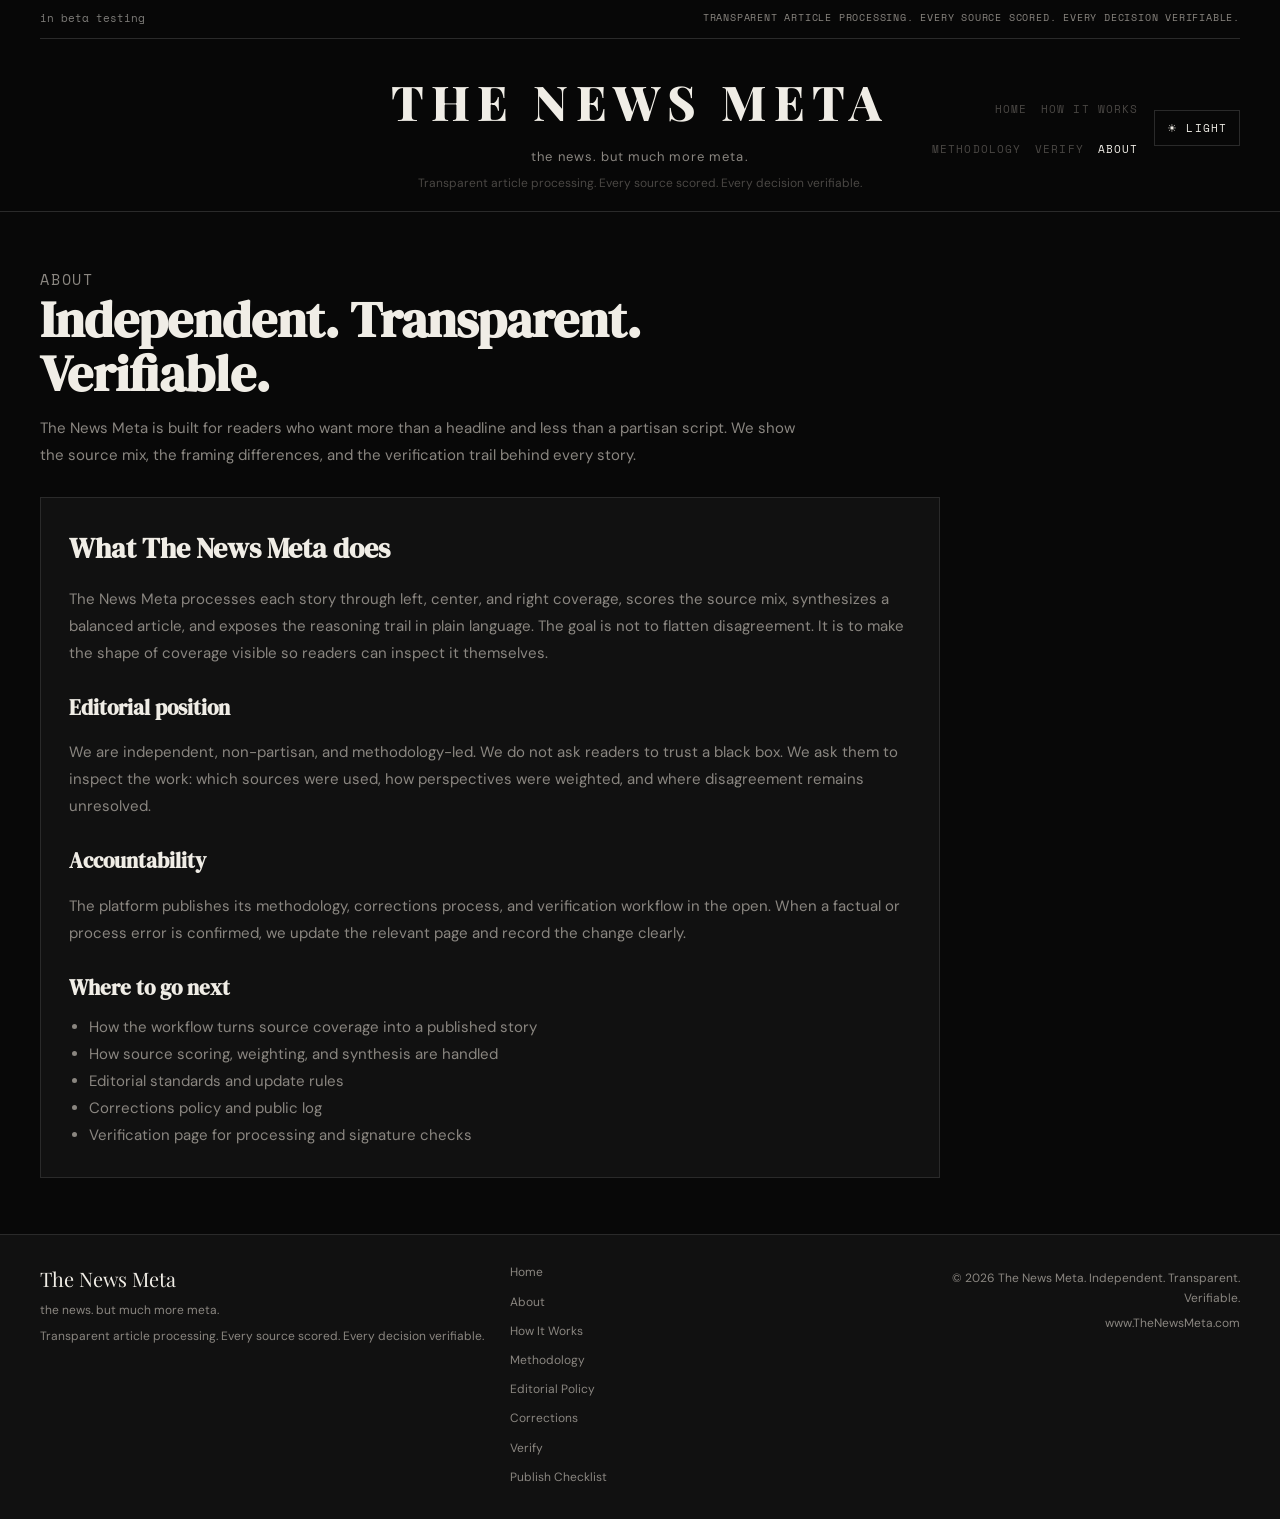
==== commit a8ccf319: "Rebrand site as The News Meta with new SEO and design system Replace Honest News branding across the" ====
--- a/about.html
+++ b/about.html
@@ -1,68 +1,116 @@
 <!DOCTYPE html>
-<html lang="en" data-theme="light">
+<html lang="en" data-theme="dark">
 <head>
   <meta charset="UTF-8">
   <meta name="viewport" content="width=device-width, initial-scale=1.0">
-  <title>About • Honest News</title>
-  <meta name="description" content="Who is behind Honest News, what we do, and how to contact us for transparency or feedback.">
-  <meta name="color-scheme" content="light dark">
-  <meta name="theme-color" content="#faf9f5">
+  <title>About The News Meta — Independent. Transparent. Verifiable.</title>
+  <meta name="description" content="About The News Meta: an independent news platform that scores left, center, and right coverage, synthesizes balanced reporting, and publishes transparent processing files readers can verify.">
+  <meta name="keywords" content="unbiased news 2026, non partisan news, independent news, AI processed news, centrist news, left right center news comparison, news transparency, verified news sources, news bias checker, future of news, crypto verified news, open methodology news, news scoring system, non mainstream media, news analysis, source comparison news, balanced news, news verification, agent processed news, meta news">
+  <meta name="robots" content="index, follow">
+  <meta name="author" content="The News Meta">
+  <meta name="theme-color" content="#0a0a0a">
+  <meta name="color-scheme" content="dark light">
+  <link rel="canonical" href="https://www.thenewsmeta.com/about">
+  <meta property="og:type" content="website">
+  <meta property="og:url" content="https://www.thenewsmeta.com/about">
+  <meta property="og:title" content="About The News Meta — Independent. Transparent. Verifiable.">
+  <meta property="og:description" content="Learn how The News Meta approaches source scoring, accountability, and verifiable publishing.">
+  <meta property="og:image" content="https://www.thenewsmeta.com/og-image.jpg">
+  <meta property="og:site_name" content="The News Meta">
+  <meta property="og:locale" content="en_GB">
+  <meta name="twitter:card" content="summary_large_image">
+  <meta name="twitter:site" content="@thenewsmeta">
+  <meta name="twitter:title" content="About The News Meta">
+  <meta name="twitter:description" content="the news. but much more meta. Transparent. Scored. Verifiable.">
+  <meta name="twitter:image" content="https://www.thenewsmeta.com/og-image.jpg">
   <link rel="preconnect" href="https://fonts.googleapis.com">
   <link rel="preconnect" href="https://fonts.gstatic.com" crossorigin>
-  <link rel="stylesheet" href="https://fonts.googleapis.com/css2?family=Cormorant+Garamond:wght@500;600;700&display=swap">
+  <link rel="stylesheet" href="https://fonts.googleapis.com/css2?family=Playfair+Display:wght@700;800;900&family=DM+Serif+Display:opsz@40..64&family=DM+Sans:wght@400;500;700&family=Space+Mono:wght@400;700&display=swap">
   <link rel="stylesheet" href="style.css">
 </head>
-<body>
+<body class="content-page">
   <a href="#main-content" class="skip-link">Skip to content</a>
-  <header class="header">
-    <div class="header-content">
-      <h1>About Honest News</h1>
-      <p>Who we are, what we do, and how to reach us.</p>
+  <header class="header" id="siteHeader" role="banner">
+    <div class="top-strip">
+      <span class="beta-flag" aria-label="beta testing">in beta testing</span>
+      <span class="top-strip-copy">Transparent article processing. Every source scored. Every decision verifiable.</span>
     </div>
-    <ul class="nav">
-      <li><a href="index.html">← Back to Home</a></li>
-      <li><a href="methodology.html">Methodology</a></li>
-      <li><a href="editorial-policy.html">Editorial Policy</a></li>
-      <li><a href="corrections.html">Corrections</a></li>
-    </ul>
+    <div class="masthead">
+      <div class="masthead-side masthead-left"></div>
+      <div class="brand-lockup">
+        <a href="index.html" class="wordmark" aria-label="The News Meta home">THE NEWS META</a>
+        <p class="brand-tagline">the news. but much more meta.</p>
+        <p class="brand-subtagline">Transparent article processing. Every source scored. Every decision verifiable.</p>
+      </div>
+      <div class="masthead-side masthead-right">
+        <nav aria-label="Primary">
+          <ul class="nav">
+            <li><a href="index.html">Home</a></li>
+            <li><a href="how-it-works.html">How It Works</a></li>
+            <li><a href="methodology.html">Methodology</a></li>
+            <li><a href="verify.html">Verify</a></li>
+            <li><a href="about.html" class="active" aria-current="page">About</a></li>
+          </ul>
+        </nav>
+        <button class="theme-toggle" id="themeToggle" aria-label="Toggle theme" type="button">☀ Light</button>
+      </div>
+    </div>
   </header>
 
   <main class="main" id="main-content">
-    <section class="news-card" style="max-width:900px;margin:0 auto;">
-      <div class="news-content">
-        <h2 style="color:var(--ink);margin-top:0;font-family:var(--serif);font-weight:600;">Ownership and Mission</h2>
-        <p class="content-text">Honest News is an experimental transparency-first news analysis platform focused on showing multiple perspectives side by side. Our mission is to reduce polarization by making framing and emotional tone visible to readers.</p>
+    <section class="page-hero">
+      <p class="page-kicker">About</p>
+      <h1>Independent. Transparent. Verifiable.</h1>
+      <p>The News Meta is built for readers who want more than a headline and less than a partisan script. We show the source mix, the framing differences, and the verification trail behind every story.</p>
+    </section>
 
-        <h3 style="color:var(--ink);font-family:var(--serif);font-weight:600;">How content is produced</h3>
-        <p class="content-text">We aggregate reporting, run structured analysis, and publish machine-readable outputs with optional file-integrity verification workflows. We disclose methods and limitations publicly.</p>
+    <section class="content-shell">
+      <article class="content-panel">
+        <h2>What The News Meta does</h2>
+        <p>The News Meta processes each story through left, center, and right coverage, scores the source mix, synthesizes a balanced article, and exposes the reasoning trail in plain language. The goal is not to flatten disagreement. It is to make the shape of coverage visible so readers can inspect it themselves.</p>
 
-        <h3 style="color:var(--ink);font-family:var(--serif);font-weight:600;">Contact and accountability</h3>
-        <p class="content-text">For factual issues, corrections requests, or feedback, use the site owner contact channel maintained for this project. Requests are reviewed and tracked against our corrections policy.</p>
+        <h3>Editorial position</h3>
+        <p>We are independent, non-partisan, and methodology-led. We do not ask readers to trust a black box. We ask them to inspect the work: which sources were used, how perspectives were weighted, and where disagreement remains unresolved.</p>
 
-        <h3 style="color:var(--ink);font-family:var(--serif);font-weight:600;">Trust links</h3>
-        <ul style="line-height:1.8;">
-          <li><a href="methodology.html">Methodology and limitations</a></li>
-          <li><a href="editorial-policy.html">Editorial standards</a></li>
-          <li><a href="corrections.html">Corrections policy and log</a></li>
-          <li><a href="verify.html">Cryptographic verification</a></li>
+        <h3>Accountability</h3>
+        <p>The platform publishes its methodology, corrections process, and verification workflow in the open. When a factual or process error is confirmed, we update the relevant page and record the change clearly.</p>
+
+        <h3>Where to go next</h3>
+        <ul class="content-list">
+          <li><a href="how-it-works.html">How the workflow turns source coverage into a published story</a></li>
+          <li><a href="methodology.html">How source scoring, weighting, and synthesis are handled</a></li>
+          <li><a href="editorial-policy.html">Editorial standards and update rules</a></li>
+          <li><a href="corrections.html">Corrections policy and public log</a></li>
+          <li><a href="verify.html">Verification page for processing and signature checks</a></li>
         </ul>
-      </div>
+      </article>
     </section>
   </main>
 
-  <footer class="footer">
-    <p>© 2026 Honest News. Independent multi-source analysis.</p>
-    <nav class="footer-links" aria-label="Trust and policy links">
-      <a href="about.html">About</a>
-      <a href="editorial-policy.html">Editorial Policy</a>
-      <a href="corrections.html">Corrections</a>
-      <a href="methodology.html">Methodology</a>
-      <a href="verify.html">Verification</a>
-      <a href="publish-checklist.html">Publish Checklist</a>
-    </nav>
+  <footer class="footer" role="contentinfo">
+    <div class="footer-grid">
+      <div class="footer-brand">
+        <p class="footer-wordmark">The News Meta</p>
+        <p class="footer-tagline">the news. but much more meta.</p>
+        <p class="footer-copy">Transparent article processing. Every source scored. Every decision verifiable.</p>
+      </div>
+      <nav class="footer-links" aria-label="Trust and policy links">
+        <a href="index.html">Home</a>
+        <a href="about.html">About</a>
+        <a href="how-it-works.html">How It Works</a>
+        <a href="methodology.html">Methodology</a>
+        <a href="editorial-policy.html">Editorial Policy</a>
+        <a href="corrections.html">Corrections</a>
+        <a href="verify.html">Verify</a>
+        <a href="publish-checklist.html">Publish Checklist</a>
+      </nav>
+      <div class="footer-legal">
+        <p>© 2026 The News Meta. Independent. Transparent. Verifiable.</p>
+        <p>www.TheNewsMeta.com</p>
+      </div>
+    </div>
   </footer>
 
-  <button class="theme-toggle" id="themeToggle" aria-label="Toggle theme" type="button">🌙 Dark</button>
   <script src="app.js"></script>
 </body>
 </html>
--- a/style.css
+++ b/style.css
@@ -1,753 +1,980 @@
-/* Honest News — Light editorial newsroom (default). Dark is an opt-in alt theme. */
-
-:root {
-  --bg: #faf9f5;
-  --surface: #ffffff;
-  --surface-warm: #f3efe6;
-  --ink: #1a1916;
-  --ink-2: #2c2a26;
-  --muted: #5c5850;
-  --muted-2: #8a867e;
-  --divider: #d8d4cc;
-  --divider-soft: #e6e2d8;
-  --accent-red: #c0392b;
-  --accent-green: #2d7a47;
-  --accent-blue: #2f5d8a;
-  --link: #2f5d8a;
-  --chip-bg: #efebe3;
-  --shadow: 0 1px 2px rgba(26, 25, 22, 0.04);
-  --radius-sm: 6px;
-  --radius-md: 10px;
-  --focus-ring: 2px solid #2f5d8a;
-  --serif: "Cormorant Garamond", "Source Serif Pro", "Georgia", "Times New Roman", serif;
-  --sans: -apple-system, BlinkMacSystemFont, "Inter", "Segoe UI", Roboto, system-ui, sans-serif;
-  --mono: "DM Mono", "SF Mono", Menlo, Consolas, monospace;
-}
-
-/* Dark — only applied when user explicitly toggles */
-[data-theme="dark"] {
-  --bg: #111110;
-  --surface: #1a1a18;
-  --surface-warm: #22201c;
-  --ink: #f2efe8;
-  --ink-2: #e6e2d8;
-  --muted: #a8a298;
-  --muted-2: #7a756b;
-  --divider: #33312d;
-  --divider-soft: #2a2824;
-  --accent-red: #e07063;
-  --accent-green: #6ab884;
-  --accent-blue: #7fa9d4;
-  --link: #9cc0e6;
-  --chip-bg: #242220;
-  --shadow: 0 1px 2px rgba(0, 0, 0, 0.5);
+ :root {
+  --color-bg: #080808;
+  --color-surface: #111111;
+  --color-surface-2: #1a1a1a;
+  --color-border: #2a2a2a;
+  --color-text-primary: #f0ede6;
+  --color-text-secondary: #8a8680;
+  --color-text-muted: #4a4744;
+  --color-accent: #c8a96e;
+  --color-accent-2: #e63946;
+  --color-left: #4a90d9;
+  --color-center: #c8a96e;
+  --color-right: #e63946;
+  --color-verified: #2d9e6b;
+  --shadow-soft: 0 10px 40px rgba(0, 0, 0, 0.22);
+  --focus-ring: 2px solid var(--color-accent);
+  --font-brand: "Playfair Display", Georgia, serif;
+  --font-head: "DM Serif Display", Georgia, serif;
+  --font-body: "DM Sans", Arial, sans-serif;
+  --font-mono: "Space Mono", monospace;
+}
+
+[data-theme="light"] {
+  --color-bg: #f5f2ec;
+  --color-surface: #ffffff;
+  --color-surface-2: #f0ede6;
+  --color-border: #ddd9d0;
+  --color-text-primary: #1a1814;
+  --color-text-secondary: #5a5650;
+  --color-text-muted: #9a9690;
 }
 
 * { box-sizing: border-box; }
 
-html, body { background: var(--bg); }
-
+html,
 body {
   margin: 0;
-  padding: 0;
-  font-family: var(--sans);
-  color: var(--ink);
-  line-height: 1.55;
+  background: var(--color-bg);
+  color: var(--color-text-primary);
+}
+
+body {
+  font-family: var(--font-body);
+  line-height: 1.6;
   -webkit-font-smoothing: antialiased;
   -moz-osx-font-smoothing: grayscale;
-  font-size: 15px;
-}
-
-a { color: var(--link); text-decoration: none; }
-a:hover { text-decoration: underline; }
-
-/* Focus + skip link */
+}
+
+a {
+  color: inherit;
+  text-decoration: none;
+}
+
+img {
+  max-width: 100%;
+}
+
 .skip-link {
   position: absolute;
   left: -9999px;
-  top: 0.5rem;
+  top: 12px;
   z-index: 3000;
-  border-radius: 6px;
-  color: #fff;
-  background: var(--ink);
-  padding: 0.55rem 0.9rem;
-  font-size: 0.85rem;
-}
-.skip-link:focus { left: 0.75rem; }
+  padding: 10px 14px;
+  background: var(--color-text-primary);
+  color: var(--color-bg);
+}
+
+.skip-link:focus {
+  left: 12px;
+}
 
 a:focus-visible,
 button:focus-visible,
-input:focus-visible,
-.category:focus-visible {
+input:focus-visible {
   outline: var(--focus-ring);
   outline-offset: 2px;
 }
 
-/* =========================================================
-   HEADER
-   ========================================================= */
-
 .header {
-  background: var(--bg);
-  border-bottom: 1px solid var(--divider);
-  padding: 0.65rem 1.25rem 0;
+  position: sticky;
+  top: 0;
+  z-index: 1200;
+  background: rgba(8, 8, 8, 0.96);
+  backdrop-filter: blur(12px);
+  border-bottom: 1px solid var(--color-border);
+  transition: padding 0.25s ease, background 0.25s ease, border-color 0.25s ease;
+}
+
+[data-theme="light"] .header {
+  background: rgba(245, 242, 236, 0.96);
+}
+
+.top-strip,
+.masthead,
+.main,
+.footer-grid {
+  width: min(1200px, calc(100% - 32px));
+  margin: 0 auto;
 }
 
 .top-strip {
-  max-width: 1200px;
-  margin: 0 auto;
   display: flex;
-  gap: 0.55rem;
-  align-items: center;
-  justify-content: center;
-  font-size: 0.68rem;
-  letter-spacing: 0.14em;
-  text-transform: uppercase;
-  color: var(--muted);
-  padding: 0.35rem 0 0.4rem;
-}
-
-.top-strip .strip-live {
-  color: var(--accent-red);
-  font-weight: 700;
+  justify-content: space-between;
+  gap: 16px;
+  padding: 10px 0;
+  border-bottom: 1px solid var(--color-border);
+}
+
+.beta-flag,
+.top-strip-copy,
+.nav a,
+.category,
+.section-title,
+.source-mix-label,
+.source-mix-percent,
+.modal-section-heading,
+.processing-label,
+.page-kicker,
+.transparency-label {
+  font-family: var(--font-mono);
+}
+
+.beta-flag {
+  font-size: 11px;
+  opacity: 0.5;
+  text-transform: lowercase;
+}
+
+.top-strip-copy {
+  font-size: 10px;
+  letter-spacing: 0.08em;
+  text-transform: uppercase;
+  color: var(--color-text-secondary);
+  text-align: right;
 }
 
 .masthead {
-  max-width: 1200px;
-  margin: 0 auto;
   display: grid;
   grid-template-columns: 1fr auto 1fr;
   align-items: center;
-  padding: 0.35rem 0 0.25rem;
+  gap: 24px;
+  padding: 24px 0 18px;
+  transition: padding 0.25s ease;
+}
+
+.masthead-side {
+  min-width: 0;
 }
 
 .masthead-left {
+  color: var(--color-text-secondary);
+  font-size: 12px;
+}
+
+.masthead-right {
   display: flex;
+  justify-content: flex-end;
   align-items: center;
-  gap: 1.35rem;
-}
-
-.masthead h1 {
-  margin: 0;
-  font-family: var(--serif);
-  font-weight: 600;
-  font-size: clamp(1.75rem, 3.8vw, 2.35rem);
-  line-height: 1;
-  color: var(--ink);
-  letter-spacing: -0.01em;
+  gap: 16px;
+}
+
+.brand-lockup {
   text-align: center;
 }
 
-.masthead-right {
-  justify-self: end;
-  color: var(--accent-green);
-  font-size: 0.72rem;
-  font-weight: 700;
-  letter-spacing: 0.12em;
-  text-transform: uppercase;
-  display: inline-flex;
-  align-items: center;
-  gap: 0.35rem;
-}
-
-.masthead-right::before {
-  content: "✓";
-  font-size: 0.85rem;
+.wordmark {
+  display: block;
+  font-family: var(--font-brand);
+  font-size: clamp(1.8rem, 4vw, 3rem);
   font-weight: 800;
-}
-
-/* Secondary page header (info / policy pages) */
-.header-content {
-  max-width: 1200px;
-  margin: 0.6rem auto 0.8rem;
-  text-align: left;
-}
-.header-content h1,
-.header h1 {
-  margin: 0 0 0.35rem;
-  font-family: var(--serif);
-  font-weight: 600;
-  font-size: clamp(1.9rem, 3.8vw, 2.5rem);
-  line-height: 1.1;
-  color: var(--ink);
-  letter-spacing: -0.01em;
-}
-.header-content p,
-.header p {
-  margin: 0 0 0.45rem;
-  max-width: 760px;
-  font-size: 0.98rem;
-  color: var(--muted);
-}
-
-/* Secondary nav used on info pages (back link row) */
-.header > .nav {
-  max-width: 1200px;
-  margin: 0.25rem auto 0.75rem;
-}
-
-/* Primary navigation — text with red underline on active */
+  letter-spacing: 0.15em;
+  color: var(--color-text-primary);
+}
+
+.brand-tagline {
+  margin: 8px 0 0;
+  font-size: 13px;
+  letter-spacing: 0.08em;
+  color: var(--color-text-secondary);
+}
+
+.brand-subtagline {
+  margin: 6px auto 0;
+  max-width: 460px;
+  font-size: 12px;
+  color: var(--color-text-muted);
+}
+
+.header.is-condensed .masthead {
+  padding: 12px 0;
+}
+
+.header.is-condensed .brand-tagline,
+.header.is-condensed .brand-subtagline {
+  max-height: 0;
+  opacity: 0;
+  overflow: hidden;
+  margin-top: 0;
+}
+
+.header.is-condensed .wordmark {
+  font-size: clamp(1.2rem, 3vw, 1.8rem);
+}
+
 .nav {
   list-style: none;
+  display: flex;
+  gap: 14px;
   margin: 0;
   padding: 0;
-  display: flex;
-  gap: 1.35rem;
-  align-items: center;
+  flex-wrap: wrap;
+  justify-content: flex-end;
 }
 
 .nav a {
-  color: var(--ink);
-  font-size: 0.72rem;
-  font-weight: 700;
-  letter-spacing: 0.14em;
-  text-transform: uppercase;
-  padding: 0.3rem 0.05rem;
-  border-bottom: 2px solid transparent;
-  text-decoration: none;
-  transition: border-color 0.15s ease;
-}
-
-.nav a:hover { border-bottom-color: var(--divider); text-decoration: none; }
+  font-size: 11px;
+  letter-spacing: 0.1em;
+  text-transform: uppercase;
+  color: var(--color-text-muted);
+  transition: color 0.2s ease;
+}
+
+.nav a:hover,
 .nav a.active,
 .nav a[aria-current="page"] {
-  border-bottom-color: var(--accent-red);
-}
-
-/* =========================================================
-   MAIN
-   ========================================================= */
+  color: var(--color-text-primary);
+}
+
+.theme-toggle {
+  flex: 0 0 auto;
+  padding: 9px 12px;
+  border: 1px solid var(--color-border);
+  background: transparent;
+  color: var(--color-text-primary);
+  font-family: var(--font-mono);
+  font-size: 11px;
+  letter-spacing: 0.1em;
+  text-transform: uppercase;
+  cursor: pointer;
+  transition: background 0.2s ease, color 0.2s ease, border-color 0.2s ease;
+}
+
+.theme-toggle:hover {
+  background: var(--color-accent);
+  border-color: var(--color-accent);
+  color: #000;
+}
 
 .main {
-  max-width: 1200px;
-  margin: 0 auto;
-  padding: 0.25rem 1.25rem 2rem;
-}
-
-/* Category bar — thin row under header */
+  padding: 28px 0 56px;
+}
+
+.intro {
+  padding: 16px 0 28px;
+  text-align: center;
+}
+
+.intro-tagline {
+  margin: 0;
+  font-family: var(--font-head);
+  font-size: 22px;
+  color: var(--color-text-primary);
+}
+
+.intro-sub {
+  margin: 12px auto 0;
+  max-width: 600px;
+  font-size: 14px;
+  line-height: 1.7;
+  color: var(--color-text-secondary);
+}
+
+.transparency-strip {
+  display: grid;
+  grid-template-columns: repeat(3, 1fr);
+  background: var(--color-surface);
+  border-top: 1px solid var(--color-border);
+  border-bottom: 1px solid var(--color-border);
+  margin-bottom: 24px;
+}
+
+.transparency-item {
+  padding: 20px 18px;
+  text-align: center;
+}
+
+.transparency-item + .transparency-item {
+  border-left: 1px solid var(--color-border);
+}
+
+.transparency-icon {
+  display: inline-flex;
+  width: 24px;
+  height: 24px;
+  color: var(--color-accent);
+  margin-bottom: 10px;
+}
+
+.transparency-label {
+  margin: 0 0 8px;
+  font-size: 10px;
+  letter-spacing: 0.12em;
+  text-transform: uppercase;
+  color: var(--color-text-muted);
+}
+
+.transparency-text {
+  margin: 0;
+  font-size: 13px;
+  color: var(--color-text-secondary);
+}
+
 .category-filters {
   display: flex;
-  gap: 1.15rem;
+  gap: 8px;
+  flex-wrap: wrap;
   align-items: center;
-  flex-wrap: wrap;
-  padding: 0.85rem 0 0.9rem;
-  border-bottom: 1px solid var(--divider);
-  margin-bottom: 1.35rem;
+  padding: 0 0 16px;
+  margin-bottom: 24px;
+  border-bottom: 1px solid var(--color-border);
 }
 
 .category {
-  appearance: none;
+  padding: 8px 12px;
+  border: 0;
   background: transparent;
-  border: 0;
-  padding: 0.25rem 0.1rem;
-  margin: 0;
-  color: var(--muted);
-  font-family: var(--sans);
-  font-size: 0.72rem;
-  font-weight: 700;
-  letter-spacing: 0.14em;
+  color: var(--color-text-muted);
+  font-size: 11px;
+  letter-spacing: 0.1em;
   text-transform: uppercase;
   cursor: pointer;
-  border-bottom: 2px solid transparent;
-  transition: color 0.15s ease, border-color 0.15s ease;
-}
-
-.category:hover { color: var(--ink); }
-
-.category.active {
-  color: var(--ink);
-  border-bottom-color: var(--accent-red);
-}
-
-/* Transparency strip */
-.site-meta {
-  display: block;
-  padding: 0.7rem 0.9rem;
-  border: 1px solid var(--divider);
-  background: var(--surface);
-  border-radius: var(--radius-sm);
-  color: var(--muted);
-  font-size: 0.82rem;
-  margin-bottom: 1.1rem;
-}
-.site-meta strong { color: var(--ink); font-weight: 700; }
-
-/* Intro helper line */
-.benefits {
-  margin: 0 0 1.2rem !important;
-  padding: 0.65rem 0.9rem;
-  border: 1px solid var(--divider-soft);
-  background: var(--surface);
-  border-radius: var(--radius-sm);
-}
-.benefits p {
-  margin: 0;
-  color: var(--muted) !important;
-  font-size: 0.88rem !important;
-  opacity: 1 !important;
-  text-align: center;
-}
-
-/* =========================================================
-   ARTICLE CARDS (editorial grid)
-   ========================================================= */
+  transition: background 0.2s ease, color 0.2s ease;
+}
+
+.category.active,
+.category:hover {
+  background: var(--color-accent);
+  color: #000;
+}
 
 .news-grid {
   display: grid;
-  grid-template-columns: repeat(auto-fill, minmax(320px, 1fr));
-  gap: 1.5rem 1.75rem;
+  grid-template-columns: repeat(auto-fit, minmax(280px, 1fr));
+  gap: 20px;
 }
 
 .news-card {
-  background: var(--surface);
-  border: 1px solid var(--divider);
-  border-radius: var(--radius-sm);
   display: flex;
   flex-direction: column;
+  background: var(--color-surface);
+  border: 1px solid var(--color-border);
+  border-radius: 2px;
   overflow: hidden;
-  box-shadow: var(--shadow);
-  transition: border-color 0.15s ease, transform 0.15s ease;
+  transition: border-color 0.2s ease, box-shadow 0.2s ease, transform 0.2s ease;
+  cursor: pointer;
 }
 
 .news-card:hover {
-  border-color: #bfb9ac;
+  border-color: var(--color-accent);
+  box-shadow: var(--shadow-soft);
+  transform: translateY(-2px);
+}
+
+.news-card.empty {
+  cursor: default;
+}
+
+.news-card.empty:hover {
+  transform: none;
+  box-shadow: none;
+  border-color: var(--color-border);
+}
+
+.card-media {
+  width: 100%;
+  height: 200px;
+  background: var(--color-surface-2);
+}
+
+.card-media img {
+  width: 100%;
+  height: 100%;
+  object-fit: cover;
+  display: block;
+}
+
+.news-header,
+.news-content {
+  padding: 18px;
 }
 
 .news-header {
-  padding: 1rem 1.1rem 0.85rem;
-  position: relative;
-  border-bottom: 1px solid var(--divider-soft);
-}
-
-.news-header .section-title {
-  color: var(--accent-red);
-  font-size: 0.68rem;
-  font-weight: 800;
-  letter-spacing: 0.14em;
-  text-transform: uppercase;
-  margin: 0 0 0.5rem;
+  padding-bottom: 12px;
+}
+
+.section-title {
+  margin: 0 0 10px;
+  font-size: 10px;
+  letter-spacing: 0.12em;
+  text-transform: uppercase;
+  color: var(--color-accent-2);
 }
 
 .news-title {
-  font-family: var(--serif);
-  font-weight: 600;
-  font-size: 1.2rem;
-  line-height: 1.25;
-  margin: 0 0 0.5rem;
-  color: var(--ink);
-  overflow-wrap: anywhere;
-  padding-right: 3rem;
-}
-
-.news-subtitle {
-  margin: 0;
-  font-size: 0.9rem;
-  color: var(--muted);
-  line-height: 1.5;
-}
-
-.progress-bar {
-  margin-top: 0.75rem;
-  width: 100%;
-  height: 3px;
-  border-radius: 999px;
-  background: var(--divider-soft);
-  overflow: hidden;
-}
-.bar-fill {
-  height: 100%;
-  background: linear-gradient(90deg, var(--accent-green), #6bae82);
-  transition: width 0.8s ease-in-out;
-}
-
-.live-badge {
-  position: absolute;
-  top: 0.85rem;
-  right: 0.85rem;
-  background: var(--accent-red);
-  color: #fff;
-  font-size: 0.62rem;
-  font-weight: 800;
-  letter-spacing: 0.12em;
-  text-transform: uppercase;
-  padding: 0.18rem 0.5rem;
-  border-radius: 999px;
+  margin: 0;
+  font-family: var(--font-head);
+  font-size: 17px;
+  line-height: 1.35;
+  color: var(--color-text-primary);
 }
 
 .news-content {
-  padding: 0.9rem 1.1rem 1.1rem;
+  padding-top: 0;
   display: flex;
   flex-direction: column;
-  gap: 0.8rem;
-  flex: 1;
-}
-
-.content-section { margin: 0; }
-.section-title {
-  font-size: 0.66rem;
-  font-weight: 800;
-  letter-spacing: 0.14em;
-  text-transform: uppercase;
-  color: var(--muted-2);
-  margin: 0 0 0.3rem;
-}
-.content-text {
-  margin: 0;
-  font-size: 0.88rem;
-  color: var(--muted);
-  line-height: 1.55;
-}
-
-.metrics-grid {
+  gap: 12px;
+  height: 100%;
+}
+
+.news-meta {
+  margin: 0;
+  font-size: 12px;
+  color: var(--color-text-secondary);
+}
+
+.news-summary {
+  margin: 0;
+  font-size: 14px;
+  line-height: 1.6;
+  color: var(--color-text-secondary);
+}
+
+.source-mix {
   display: grid;
-  grid-template-columns: repeat(2, minmax(0, 1fr));
-  gap: 0.45rem;
-}
-.metric {
-  padding: 0.5rem 0.6rem;
-  border: 1px solid var(--divider-soft);
-  border-radius: var(--radius-sm);
-  background: var(--bg);
-}
-.metric-label {
-  font-size: 0.6rem;
-  font-weight: 700;
-  letter-spacing: 0.1em;
-  text-transform: uppercase;
-  color: var(--muted-2);
-  margin-bottom: 0.2rem;
-}
-.metric-value {
-  font-size: 1rem;
-  font-weight: 700;
-  color: var(--ink);
-}
-
-.badge {
-  display: inline-block;
-  border: 1px solid var(--divider);
-  background: var(--chip-bg);
-  color: var(--ink-2);
-  padding: 0.18rem 0.55rem;
-  margin: 0.2rem 0.2rem 0 0;
-  border-radius: 999px;
-  font-size: 0.72rem;
-  font-weight: 600;
-}
-
-.thoughts-section {
-  border-top: 1px solid var(--divider-soft);
-  padding-top: 0.55rem;
-}
-.thought-item {
-  margin: 0;
-  font-size: 0.85rem;
-  color: var(--muted);
-  padding: 0.2rem 0;
-}
-.thought-item::before { content: "• "; color: var(--muted-2); }
-
-.actions { display: flex; gap: 0.5rem; flex-wrap: wrap; margin-top: auto; }
+  gap: 6px;
+}
+
+.source-mix-header {
+  display: flex;
+  justify-content: space-between;
+  gap: 10px;
+}
+
+.source-mix-label,
+.source-mix-percent {
+  font-size: 9px;
+  letter-spacing: 0.12em;
+  text-transform: uppercase;
+  color: var(--color-text-muted);
+}
+
+.source-mix-percent-group {
+  display: flex;
+  gap: 8px;
+  flex-wrap: wrap;
+  justify-content: flex-end;
+}
+
+.source-mix-bar {
+  display: flex;
+  height: 4px;
+  overflow: hidden;
+  background: var(--color-surface-2);
+}
+
+.source-mix-segment {
+  height: 100%;
+}
+
+.source-mix-segment.left { background: var(--color-left); }
+.source-mix-segment.center { background: var(--color-center); }
+.source-mix-segment.right { background: var(--color-right); }
+
+.actions {
+  margin-top: auto;
+}
 
 .btn {
   display: inline-flex;
   align-items: center;
   justify-content: center;
-  min-height: 38px;
-  padding: 0.5rem 0.95rem;
-  border-radius: var(--radius-sm);
-  border: 1px solid var(--divider);
-  background: var(--surface);
-  color: var(--ink);
-  font-family: var(--sans);
-  font-size: 0.78rem;
-  font-weight: 700;
-  letter-spacing: 0.06em;
+  padding: 10px 14px;
+  border: 1px solid var(--color-border);
+  background: transparent;
+  color: var(--color-text-primary);
+  font-family: var(--font-mono);
+  font-size: 11px;
+  letter-spacing: 0.1em;
   text-transform: uppercase;
   cursor: pointer;
-  text-decoration: none;
-  transition: background 0.15s ease, border-color 0.15s ease, color 0.15s ease;
-}
-.btn:hover { background: var(--chip-bg); border-color: #bfb9ac; text-decoration: none; }
-
-.btn-primary {
-  background: var(--ink);
-  color: #fff;
-  border-color: var(--ink);
-}
-.btn-primary:hover { background: #000; border-color: #000; color: #fff; }
-
-/* =========================================================
-   FOOTER
-   ========================================================= */
-
-.footer {
-  margin-top: 2.5rem;
-  padding: 1.75rem 1.25rem 2rem;
-  text-align: center;
-  color: var(--muted);
-  font-size: 0.85rem;
-  border-top: 1px solid var(--divider);
-  background: var(--bg);
-}
-.footer-disclaimer {
-  max-width: 820px;
-  margin: 0.6rem auto 0;
-  font-size: 0.8rem;
-  line-height: 1.6;
-  color: var(--muted);
-}
-.footer-links {
-  display: flex;
-  flex-wrap: wrap;
-  justify-content: center;
-  gap: 1.25rem;
-  margin-top: 0.9rem;
-}
-.footer-links a {
-  color: var(--muted);
-  font-size: 0.72rem;
-  font-weight: 700;
+  transition: background 0.2s ease, color 0.2s ease, border-color 0.2s ease;
+}
+
+.btn:hover {
+  background: var(--color-accent);
+  color: #000;
+  border-color: var(--color-accent);
+}
+
+.btn-verify {
+  color: var(--color-verified);
+  border-color: var(--color-verified);
+}
+
+.btn-verify:hover {
+  background: var(--color-verified);
+  color: #000;
+  border-color: var(--color-verified);
+}
+
+.page-hero {
+  max-width: 760px;
+  padding: 12px 0 28px;
+}
+
+.page-kicker {
+  margin: 0 0 10px;
+  font-size: 11px;
   letter-spacing: 0.12em;
   text-transform: uppercase;
-  text-decoration: none;
-  padding: 0.15rem 0.05rem;
-  border-bottom: 1px solid transparent;
-}
-.footer-links a:hover { color: var(--ink); border-bottom-color: var(--divider); text-decoration: none; }
-
-/* =========================================================
-   THEME TOGGLE (small pill in top-right)
-   ========================================================= */
-
-.theme-toggle {
-  position: fixed;
-  top: 0.85rem;
-  right: 1.1rem;
-  z-index: 1400;
-  min-height: 32px;
-  padding: 0.3rem 0.75rem;
-  font-size: 0.72rem;
-  font-weight: 700;
-  letter-spacing: 0.08em;
-  text-transform: uppercase;
-  color: var(--ink);
-  background: var(--surface);
-  border: 1px solid var(--divider);
-  border-radius: 999px;
-  cursor: pointer;
-  box-shadow: var(--shadow);
-}
-.theme-toggle:hover { background: var(--chip-bg); }
-
-/* =========================================================
-   MODALS
-   ========================================================= */
+  color: var(--color-accent);
+}
+
+.page-hero h1 {
+  margin: 0;
+  font-family: var(--font-head);
+  font-size: clamp(2rem, 4vw, 3.2rem);
+  line-height: 1.05;
+}
+
+.page-hero p {
+  margin: 14px 0 0;
+  color: var(--color-text-secondary);
+  font-size: 15px;
+  line-height: 1.8;
+}
+
+.content-shell {
+  display: grid;
+  grid-template-columns: 1fr;
+}
+
+.content-panel {
+  max-width: 900px;
+  background: var(--color-surface);
+  border: 1px solid var(--color-border);
+  padding: 28px;
+}
+
+.content-panel h2,
+.content-panel h3 {
+  font-family: var(--font-head);
+  color: var(--color-text-primary);
+}
+
+.content-panel h2 {
+  margin: 0 0 14px;
+  font-size: 28px;
+}
+
+.content-panel h3 {
+  margin: 24px 0 10px;
+  font-size: 21px;
+}
+
+.content-panel p,
+.content-panel li {
+  color: var(--color-text-secondary);
+  font-size: 15px;
+  line-height: 1.8;
+}
+
+.content-list {
+  margin: 0;
+  padding-left: 20px;
+}
+
+.content-list.compact li {
+  margin-bottom: 6px;
+}
+
+.content-note,
+.content-callout {
+  margin-top: 24px;
+  padding: 18px;
+  background: var(--color-surface-2);
+  border: 1px solid var(--color-border);
+}
+
+.content-callout-label {
+  margin: 0 0 10px;
+  font-family: var(--font-mono);
+  font-size: 10px;
+  letter-spacing: 0.12em;
+  text-transform: uppercase;
+  color: var(--color-accent);
+}
+
+.content-callout pre {
+  margin: 0;
+  white-space: pre-wrap;
+  font-family: var(--font-mono);
+  font-size: 12px;
+  line-height: 1.8;
+  color: var(--color-text-primary);
+}
+
+.content-log p {
+  margin: 0 0 10px;
+}
+
+.verify-form {
+  display: grid;
+  gap: 16px;
+  margin-top: 24px;
+}
+
+.form-field {
+  display: grid;
+  gap: 8px;
+}
+
+.form-field span {
+  font-family: var(--font-mono);
+  font-size: 10px;
+  letter-spacing: 0.12em;
+  text-transform: uppercase;
+  color: var(--color-text-muted);
+}
+
+.form-field input {
+  width: 100%;
+  padding: 12px 14px;
+  border: 1px solid var(--color-border);
+  background: var(--color-bg);
+  color: var(--color-text-primary);
+  font: inherit;
+}
+
+.verify-result {
+  margin-top: 18px;
+  padding: 16px;
+  border: 1px solid var(--color-border);
+  background: var(--color-surface-2);
+}
+
+.verify-result strong {
+  display: block;
+  margin-bottom: 8px;
+}
+
+.verify-result p {
+  margin: 0;
+  color: inherit;
+}
+
+.verify-result.is-success {
+  border-color: var(--color-verified);
+  color: var(--color-verified);
+}
+
+.verify-result.is-error {
+  border-color: var(--color-right);
+  color: var(--color-right);
+}
+
+.verify-result.is-warning {
+  border-color: var(--color-accent);
+  color: var(--color-accent);
+}
 
 .modal-overlay {
   position: fixed;
   inset: 0;
-  background: rgba(26, 25, 22, 0.35);
-  backdrop-filter: blur(2px);
-  z-index: 2400;
-  padding: 2.2rem 1rem;
+  z-index: 3000;
+  padding: 32px 16px;
+  background: rgba(0, 0, 0, 0.82);
   overflow-y: auto;
 }
 
+body.modal-open {
+  overflow: hidden;
+}
+
 .modal-shell {
-  max-width: 980px;
+  position: relative;
+  max-width: 780px;
   margin: 0 auto;
-  background: var(--bg);
-  color: var(--ink);
-  border: 1px solid var(--divider);
-  border-radius: 10px;
-  box-shadow: 0 30px 80px rgba(26, 25, 22, 0.22);
-  position: relative;
-}
-
-.analysis-shell { max-width: 1040px; }
+  background: #0a0a0a;
+  border: 1px solid var(--color-border);
+}
 
 .modal-close {
   position: absolute;
-  top: 0.85rem;
-  right: 0.85rem;
-  width: 32px;
-  height: 32px;
-  border-radius: 999px;
-  border: 1px solid var(--divider);
-  background: var(--surface);
-  color: var(--muted);
-  font-size: 1.1rem;
+  top: 14px;
+  right: 14px;
+  width: 36px;
+  height: 36px;
+  border: 1px solid rgba(240, 237, 230, 0.25);
+  background: rgba(8, 8, 8, 0.85);
+  color: var(--color-text-primary);
+  font-size: 22px;
   cursor: pointer;
 }
-.modal-close:hover { color: var(--ink); border-color: #bfb9ac; }
-
-.modal-body { padding: 2rem 2rem 1.6rem; }
+
+.modal-hero {
+  margin: 0;
+  max-height: 320px;
+  overflow: hidden;
+}
+
+.modal-hero img {
+  width: 100%;
+  max-height: 320px;
+  object-fit: cover;
+  display: block;
+}
+
+.modal-body {
+  padding: 28px;
+}
 
 .modal-tag {
-  font-size: 0.68rem;
-  letter-spacing: 0.14em;
-  text-transform: uppercase;
-  color: var(--accent-red);
-  font-weight: 800;
+  font-family: var(--font-mono);
+  font-size: 10px;
+  letter-spacing: 0.12em;
+  text-transform: uppercase;
+  color: var(--color-accent-2);
 }
 
 .modal-title {
-  margin: 0.3rem 0 0.5rem;
-  font-family: var(--serif);
-  font-weight: 600;
-  font-size: clamp(1.9rem, 4vw, 2.6rem);
-  line-height: 1.1;
-  color: var(--ink);
+  margin: 8px 0 10px;
+  font-family: var(--font-head);
+  font-size: 26px;
+  line-height: 1.2;
 }
 
 .modal-meta {
-  margin: 0 0 1.2rem;
-  font-size: 0.82rem;
-  color: var(--muted);
-  letter-spacing: 0.04em;
-}
-
-.modal-content p {
-  margin: 0 0 0.9rem;
-  font-size: 1rem;
+  margin: 0 0 18px;
+  font-size: 12px;
+  color: var(--color-text-secondary);
+}
+
+.modal-source-score {
+  margin-bottom: 22px;
+}
+
+.modal-source-score .source-mix-percent {
+  font-size: 10px;
+}
+
+.modal-source-score .source-mix-bar {
+  height: 8px;
+}
+
+.modal-article {
+  max-width: 640px;
+}
+
+.modal-article p {
+  margin: 0 0 18px;
+  font-size: 16px;
+  line-height: 1.8;
+  color: var(--color-text-primary);
+}
+
+.modal-bias {
+  margin-top: 28px;
+}
+
+.modal-section-heading {
+  margin: 0 0 14px;
+  font-size: 11px;
+  letter-spacing: 0.1em;
+  text-transform: uppercase;
+  color: var(--color-text-muted);
+}
+
+.source-compare {
+  display: grid;
+  grid-template-columns: repeat(3, 1fr);
+  gap: 14px;
+}
+
+.source-card {
+  background: var(--color-surface-2);
+  padding: 16px;
+  border-left: 2px solid var(--color-center);
+}
+
+.source-card[data-lean="left"] { border-left-color: var(--color-left); }
+.source-card[data-lean="center"] { border-left-color: var(--color-center); }
+.source-card[data-lean="right"] { border-left-color: var(--color-right); }
+
+.source-card h5 {
+  margin: 0 0 8px;
+  font-family: var(--font-mono);
+  font-size: 11px;
+  letter-spacing: 0.08em;
+  text-transform: uppercase;
+  color: var(--color-text-primary);
+}
+
+.source-card p {
+  margin: 0;
+  font-size: 14px;
+  color: var(--color-text-secondary);
   line-height: 1.7;
-  color: var(--ink-2);
-}
-.modal-content p:last-child { margin-bottom: 0; }
-
-.modal-actions { margin-top: 1.25rem; }
-
-.analysis-stats {
+}
+
+.processing-file {
+  margin-top: 28px;
+  padding: 16px;
+  border: 1px solid var(--color-verified);
+  background: var(--color-surface);
+}
+
+.processing-label {
+  margin: 0 0 8px;
+  font-size: 10px;
+  letter-spacing: 0.12em;
+  text-transform: uppercase;
+  color: var(--color-verified);
+}
+
+.processing-text {
+  margin: 0 0 14px;
+  color: var(--color-text-secondary);
+  font-size: 14px;
+  line-height: 1.7;
+}
+
+.footer {
+  border-top: 1px solid var(--color-border);
+  background: var(--color-surface);
+  padding: 28px 0 32px;
+}
+
+.footer-grid {
   display: grid;
-  grid-template-columns: repeat(4, minmax(0, 1fr));
-  gap: 1rem;
-  margin: 0.75rem 0 1.4rem;
-  padding: 0.5rem 0 1.1rem;
-  border-bottom: 1px solid var(--divider);
-}
-.analysis-stats .metric {
-  background: transparent;
-  border: 0;
-  padding: 0;
-}
-.analysis-stats .metric-label {
-  font-size: 0.62rem;
-  color: var(--muted-2);
-  letter-spacing: 0.14em;
-  margin-bottom: 0.35rem;
-}
-.analysis-stats .metric-value {
-  color: var(--ink);
-  font-size: 1rem;
-  font-weight: 700;
-}
-.analysis-stats .metric-value small {
-  display: block;
-  margin-top: 0.2rem;
-  font-size: 0.68rem;
-  font-weight: 500;
-  color: var(--muted);
-  letter-spacing: 0.02em;
-  text-transform: none;
-}
-
-.analysis-bar-wrap { margin-top: 0.5rem; }
-.analysis-bar-wrap h4 {
-  margin: 0 0 0.6rem;
-  color: var(--muted-2);
-  font-size: 0.68rem;
-  font-weight: 800;
-  letter-spacing: 0.16em;
-  text-transform: uppercase;
-}
-.analysis-bar {
-  height: 4px;
-  border-radius: 999px;
-  background: linear-gradient(90deg, #5c98c5, #d8d4cc 50%, var(--accent-red));
-  position: relative;
-}
-.analysis-marker {
-  position: absolute;
-  top: 50%;
-  width: 12px;
-  height: 12px;
-  border-radius: 50%;
-  border: 2px solid var(--ink);
-  background: var(--bg);
-  transform: translate(-50%, -50%);
-}
-.analysis-bar-labels {
-  margin-top: 0.45rem;
-  display: flex;
-  justify-content: space-between;
-  font-size: 0.66rem;
-  color: var(--muted);
-  letter-spacing: 0.12em;
-  text-transform: uppercase;
-}
-
-.source-compare {
-  margin-top: 1.4rem;
+  grid-template-columns: 1.2fr 1fr 0.9fr;
+  gap: 24px;
+  align-items: start;
+}
+
+.footer-wordmark {
+  margin: 0;
+  font-family: var(--font-brand);
+  font-size: 20px;
+}
+
+.footer-tagline,
+.footer-copy,
+.footer-legal p {
+  margin: 6px 0 0;
+  font-family: var(--font-body);
+  font-size: 12px;
+  color: var(--color-text-secondary);
+}
+
+.footer-links {
   display: grid;
-  grid-template-columns: repeat(3, minmax(0, 1fr));
-  gap: 0.8rem;
-}
-.source-card {
-  border: 1px solid var(--divider);
-  background: var(--surface);
-  padding: 0.9rem 0.95rem;
-  border-radius: var(--radius-sm);
-}
-.source-card h5 {
-  margin: 0 0 0.35rem;
-  font-size: 0.9rem;
-  font-weight: 700;
-  color: var(--ink);
-}
-.source-card p {
-  margin: 0 0 0.7rem;
-  color: var(--muted);
-  font-size: 0.82rem;
-  line-height: 1.5;
-}
-.source-card .btn {
-  min-height: 32px;
-  font-size: 0.68rem;
-  padding: 0.35rem 0.7rem;
-}
-
-/* =========================================================
-   RESPONSIVE
-   ========================================================= */
-
-@media (max-width: 900px) {
-  .masthead { grid-template-columns: 1fr; gap: 0.55rem; text-align: center; }
-  .masthead-left, .masthead-right { justify-self: center; }
-  .masthead h1 { text-align: center; }
-  .nav { justify-content: center; gap: 1rem; }
-  .theme-toggle { top: auto; bottom: 0.9rem; right: 0.9rem; }
+  gap: 10px;
+}
+
+.footer-links a {
+  margin: 0;
+  font-family: var(--font-body);
+  font-size: 12px;
+  color: var(--color-text-secondary);
+  transition: color 0.2s ease;
+}
+
+.footer-links a:hover {
+  color: var(--color-text-primary);
+}
+
+.footer-legal {
+  text-align: right;
+  font-size: 12px;
+  color: var(--color-text-secondary);
+}
+
+code {
+  padding: 2px 5px;
+  background: var(--color-surface-2);
+  border: 1px solid var(--color-border);
+  font-family: var(--font-mono);
+  font-size: 0.9em;
+}
+
+@media (max-width: 1080px) {
+  .masthead {
+    grid-template-columns: 1fr;
+    text-align: center;
+  }
+
+  .masthead-left,
+  .masthead-right {
+    justify-content: center;
+  }
+
+  .nav {
+    justify-content: center;
+  }
+
+  .footer-grid {
+    grid-template-columns: 1fr;
+  }
+
+  .footer-legal {
+    text-align: left;
+  }
 }
 
 @media (max-width: 768px) {
-  body { font-size: 14.5px; }
-  .top-strip { flex-wrap: wrap; }
-  .main { padding: 0.25rem 0.9rem 1.75rem; }
-  .news-grid { grid-template-columns: 1fr; gap: 1.15rem; }
-  .metrics-grid { grid-template-columns: 1fr; }
-  .nav a, .category { font-size: 0.68rem; letter-spacing: 0.12em; }
-  .nav { gap: 0.8rem; }
-  .category-filters { gap: 0.85rem; }
-  .modal-body { padding: 1.35rem 1.1rem 1.1rem; }
-  .analysis-stats { grid-template-columns: repeat(2, minmax(0, 1fr)); gap: 0.85rem; }
-  .source-compare { grid-template-columns: 1fr; }
-}
-
-@media (max-width: 480px) {
-  .masthead h1 { font-size: 1.85rem; }
-  .news-title { font-size: 1.1rem; }
-  .news-subtitle { font-size: 0.86rem; }
-  .actions { flex-direction: column; }
-  .btn { width: 100%; text-align: center; }
-  .analysis-stats { grid-template-columns: 1fr 1fr; }
-}
+  .top-strip {
+    flex-direction: column;
+    align-items: flex-start;
+  }
+
+  .top-strip-copy {
+    text-align: left;
+  }
+
+  .transparency-strip {
+    grid-template-columns: 1fr;
+  }
+
+  .transparency-item + .transparency-item {
+    border-left: 0;
+    border-top: 1px solid var(--color-border);
+  }
+
+  .modal-overlay {
+    padding: 0;
+  }
+
+  .modal-shell {
+    min-height: 100vh;
+    max-width: none;
+    border-left: 0;
+    border-right: 0;
+  }
+
+  .modal-body,
+  .content-panel {
+    padding: 20px;
+  }
+
+  .source-compare {
+    grid-template-columns: 1fr;
+  }
+}
+
+@media (max-width: 560px) {
+  .top-strip,
+  .masthead,
+  .main,
+  .footer-grid {
+    width: min(100% - 20px, 1200px);
+  }
+
+  .news-grid {
+    grid-template-columns: 1fr;
+  }
+
+  .nav {
+    gap: 10px;
+  }
+
+  .theme-toggle,
+  .btn {
+    width: 100%;
+  }
+
+  .masthead-right {
+    flex-direction: column;
+  }
+}
